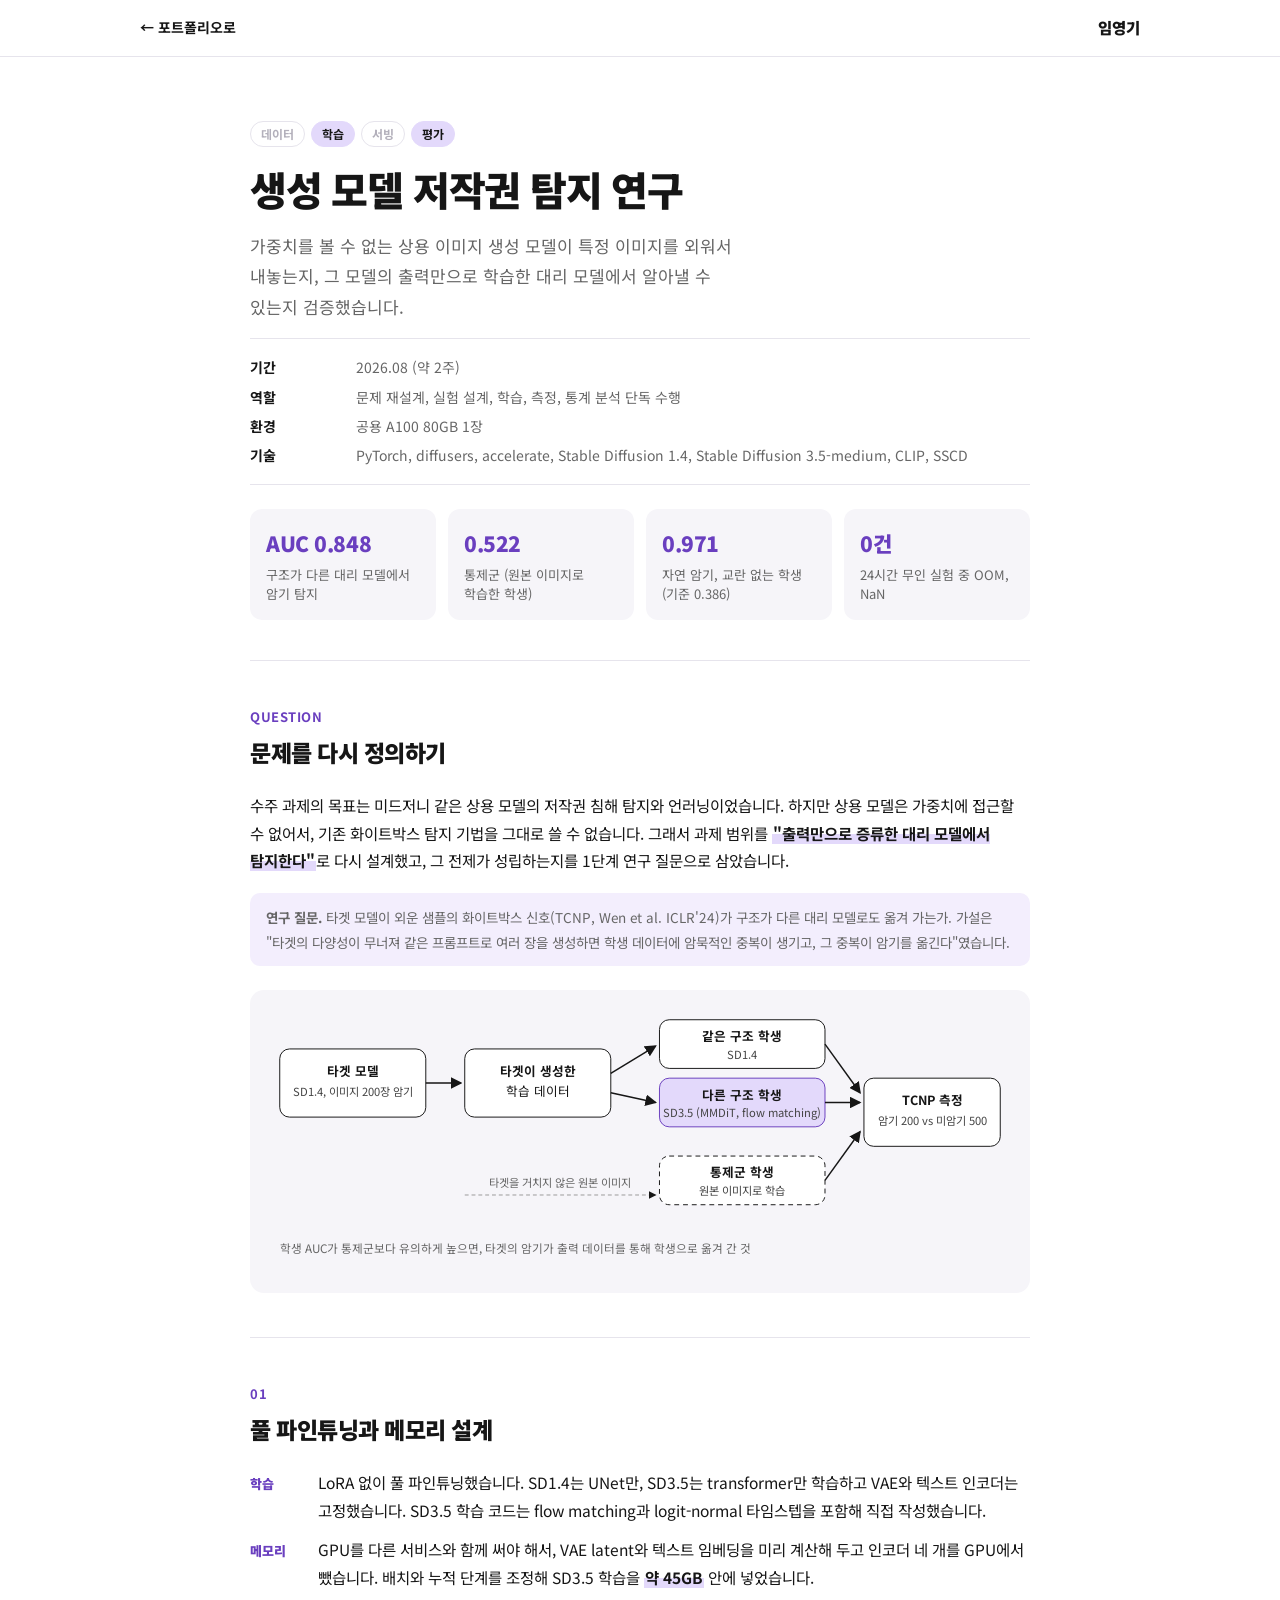
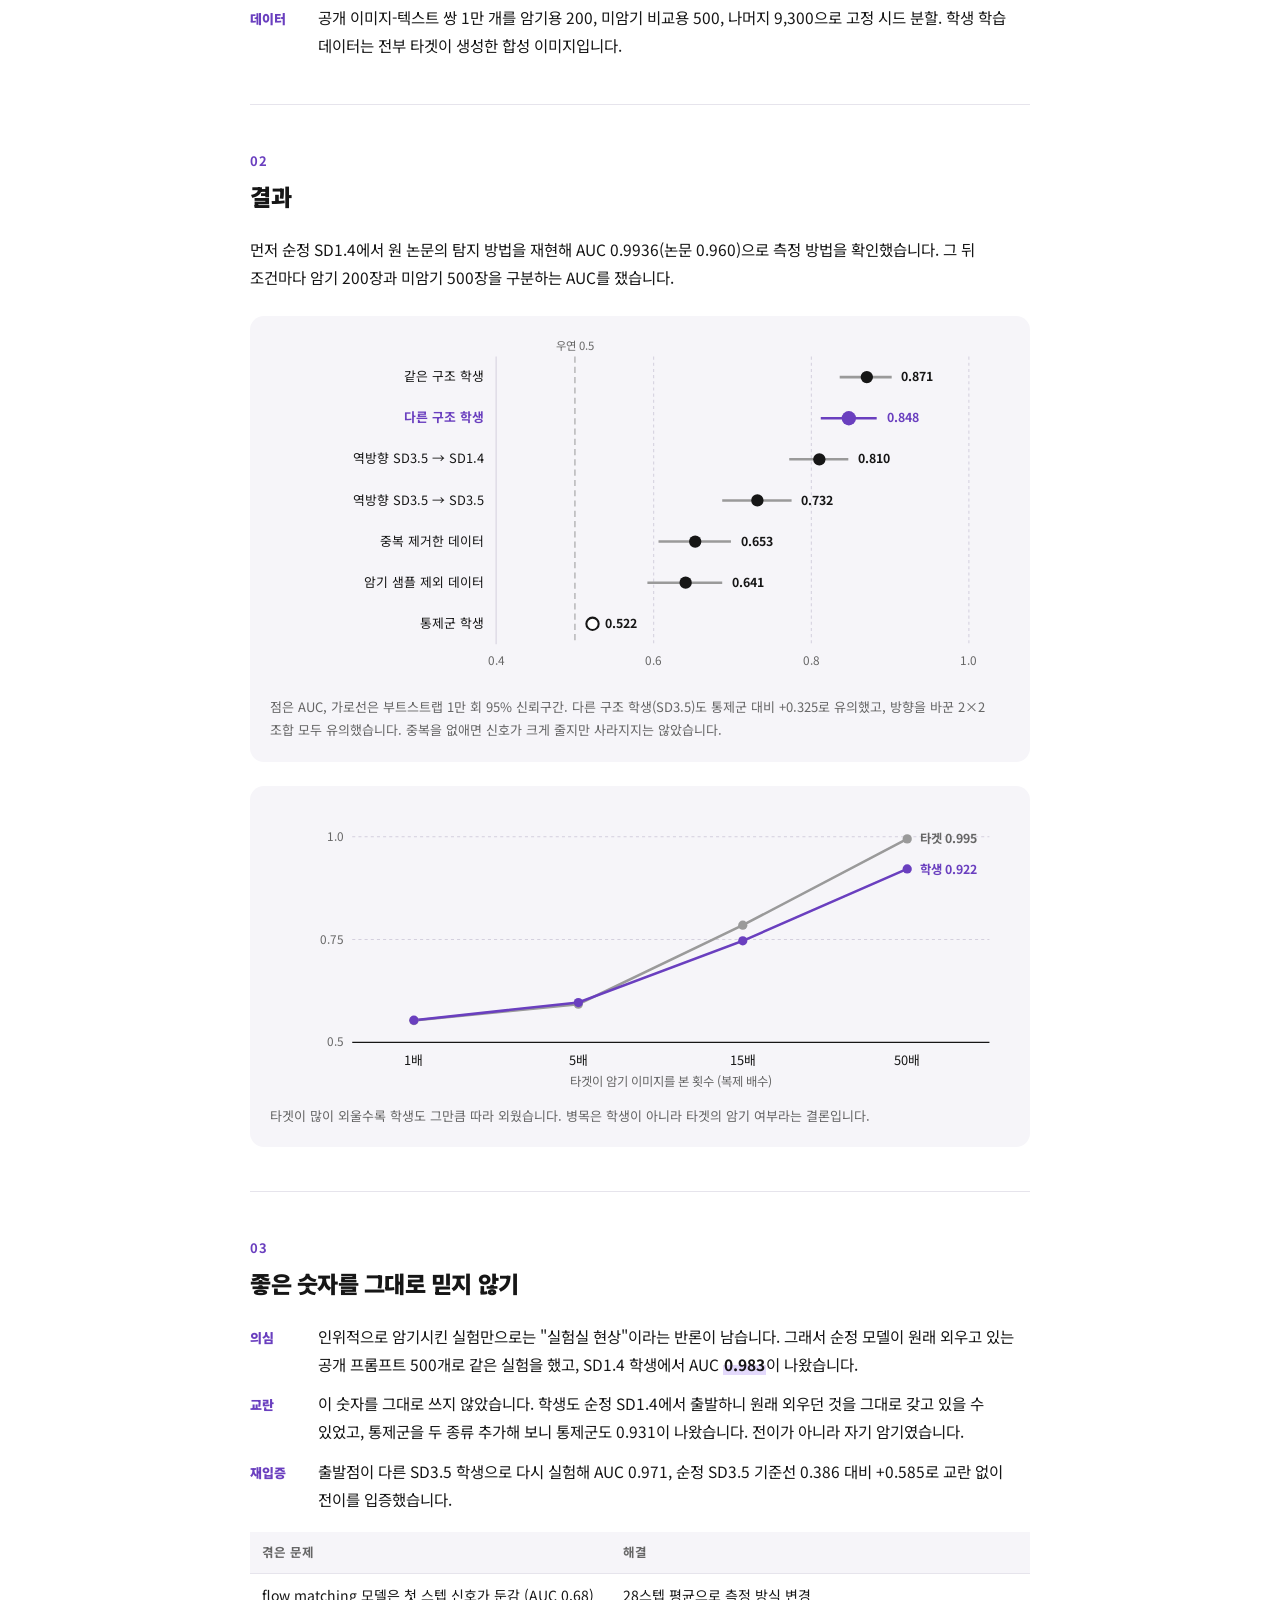
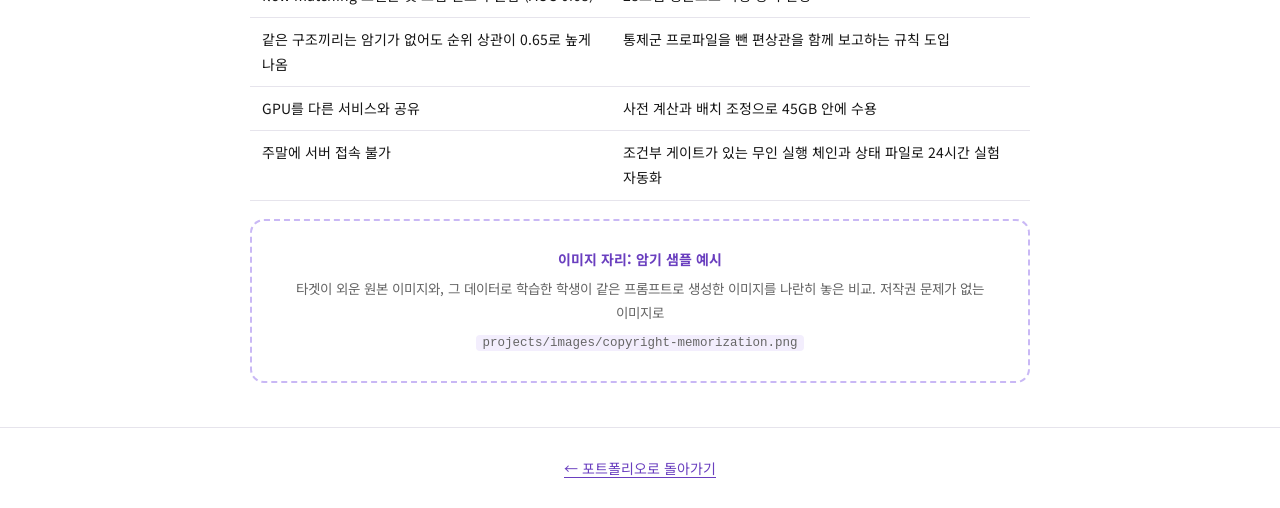
==== projects/copyright.html @ f4c15a5c "Split inline CSS and JS into separate files - css/base.css: shared tokens, base elements, stage badg" ====
<!doctype html>
<html lang="ko">
<head>
<meta charset="utf-8">
<meta name="viewport" content="width=device-width, initial-scale=1">
<meta name="description" content="상용 이미지 생성 모델의 암기 신호가 대리 모델로 전이되는지 검증한 연구">
<title>생성 모델 저작권 탐지 연구 | 임영기</title>
<link rel="preconnect" href="https://fonts.googleapis.com">
<link rel="preconnect" href="https://fonts.gstatic.com" crossorigin>
<link rel="stylesheet" href="https://fonts.googleapis.com/css2?family=Noto+Sans+KR:wght@400;500;700;900&display=swap">
<link rel="stylesheet" href="../css/base.css">
<link rel="stylesheet" href="../css/detail.css">
</head>
<body>
<nav class="nav"><div class="wrap"><a href="../index.html#projects">← 포트폴리오로</a><b>임영기</b></div></nav>

<div class="wrap">
  <header>
    <div class="stages"><span>데이터</span><span class="on">학습</span><span>서빙</span><span class="on">평가</span></div>
    <h1>생성 모델 저작권 탐지 연구</h1>
    <p class="lead">가중치를 볼 수 없는 상용 이미지 생성 모델이 특정 이미지를 외워서 내놓는지, 그 모델의 출력만으로 학습한 대리 모델에서 알아낼 수 있는지 검증했습니다.</p>
    <dl class="facts">
      <dt>기간</dt><dd>2026.08 (약 2주)</dd>
      <dt>역할</dt><dd>문제 재설계, 실험 설계, 학습, 측정, 통계 분석 단독 수행</dd>
      <dt>환경</dt><dd>공용 A100 80GB 1장</dd>
      <dt>기술</dt><dd>PyTorch, diffusers, accelerate, Stable Diffusion 1.4, Stable Diffusion 3.5-medium, CLIP, SSCD</dd>
    </dl>
    <div class="metrics">
      <div><b>AUC 0.848</b><span>구조가 다른 대리 모델에서 암기 탐지</span></div>
      <div><b>0.522</b><span>통제군 (원본 이미지로 학습한 학생)</span></div>
      <div><b>0.971</b><span>자연 암기, 교란 없는 학생 (기준 0.386)</span></div>
      <div><b>0건</b><span>24시간 무인 실험 중 OOM, NaN</span></div>
    </div>
  </header>

  <section>
    <h2><small>QUESTION</small>문제를 다시 정의하기</h2>
    <p>수주 과제의 목표는 미드저니 같은 상용 모델의 저작권 침해 탐지와 언러닝이었습니다. 하지만 상용 모델은 가중치에 접근할 수 없어서, 기존 화이트박스 탐지 기법을 그대로 쓸 수 없습니다. 그래서 과제 범위를 <mark>"출력만으로 증류한 대리 모델에서 탐지한다"</mark>로 다시 설계했고, 그 전제가 성립하는지를 1단계 연구 질문으로 삼았습니다.</p>
    <p class="note"><b>연구 질문.</b> 타겟 모델이 외운 샘플의 화이트박스 신호(TCNP, Wen et al. ICLR'24)가 구조가 다른 대리 모델로도 옮겨 가는가. 가설은 "타겟의 다양성이 무너져 같은 프롬프트로 여러 장을 생성하면 학생 데이터에 암묵적인 중복이 생기고, 그 중복이 암기를 옮긴다"였습니다.</p>
    <figure>
      <svg viewBox="0 0 760 270" role="img" aria-label="실험 설계: 암기시킨 타겟 모델이 생성한 이미지로 학생 모델을 학습, 같은 구조 학생과 다른 구조 학생과 원본 이미지 통제군을 비교해 TCNP로 탐지">
        <defs><marker id="a2" markerWidth="8" markerHeight="8" refX="7" refY="4" orient="auto"><path d="M0 0 L8 4 L0 8 z" fill="#161616"/></marker></defs>
        <g font-size="13" text-anchor="middle">
          <rect x="10" y="40" width="150" height="70" rx="10" fill="#ffffff" stroke="#161616"/><text x="85" y="68" font-weight="700" fill="#161616">타겟 모델</text><text x="85" y="88" font-size="11.5" fill="#444444">SD1.4, 이미지 200장 암기</text>
          <rect x="200" y="40" width="150" height="70" rx="10" fill="#ffffff" stroke="#161616"/><text x="275" y="68" font-weight="700" fill="#161616">타겟이 생성한</text><text x="275" y="88" fill="#161616">학습 데이터</text>
          <rect x="400" y="10" width="170" height="50" rx="10" fill="#ffffff" stroke="#161616"/><text x="485" y="32" font-weight="700" fill="#161616">같은 구조 학생</text><text x="485" y="50" font-size="11.5" fill="#444444">SD1.4</text>
          <rect x="400" y="70" width="170" height="50" rx="10" fill="#e3d9fb" stroke="#6a3fbf"/><text x="485" y="92" font-weight="700" fill="#161616">다른 구조 학생</text><text x="485" y="110" font-size="11.5" fill="#444444">SD3.5 (MMDiT, flow matching)</text>
          <rect x="400" y="150" width="170" height="50" rx="10" fill="#ffffff" stroke="#161616" stroke-dasharray="5 4"/><text x="485" y="172" font-weight="700" fill="#161616">통제군 학생</text><text x="485" y="190" font-size="11.5" fill="#444444">원본 이미지로 학습</text>
          <rect x="610" y="70" width="140" height="70" rx="10" fill="#ffffff" stroke="#161616"/><text x="680" y="98" font-weight="700" fill="#161616">TCNP 측정</text><text x="680" y="118" font-size="11.5" fill="#444444">암기 200 vs 미암기 500</text>
        </g>
        <g stroke="#161616" stroke-width="1.5" fill="none" marker-end="url(#a2)">
          <path d="M160 75 H196"/><path d="M350 65 L396 37"/><path d="M350 85 L396 95"/>
          <path d="M570 35 L606 85"/><path d="M570 95 H606"/><path d="M570 175 L606 125"/>
        </g>
        <path d="M200 190 H396" stroke="#9a9a9a" stroke-dasharray="4 3" fill="none" marker-end="url(#a2)"/>
        <text x="298" y="182" font-size="11.5" text-anchor="middle" fill="#666666">타겟을 거치지 않은 원본 이미지</text>
        <text x="10" y="250" font-size="12" fill="#666666">학생 AUC가 통제군보다 유의하게 높으면, 타겟의 암기가 출력 데이터를 통해 학생으로 옮겨 간 것</text>
      </svg>
    </figure>
  </section>

  <section>
    <h2><small>01</small>풀 파인튜닝과 메모리 설계</h2>
    <div class="psr">
      <div><b>학습</b><p>LoRA 없이 풀 파인튜닝했습니다. SD1.4는 UNet만, SD3.5는 transformer만 학습하고 VAE와 텍스트 인코더는 고정했습니다. SD3.5 학습 코드는 flow matching과 logit-normal 타임스텝을 포함해 직접 작성했습니다.</p></div>
      <div><b>메모리</b><p>GPU를 다른 서비스와 함께 써야 해서, VAE latent와 텍스트 임베딩을 미리 계산해 두고 인코더 네 개를 GPU에서 뺐습니다. 배치와 누적 단계를 조정해 SD3.5 학습을 <mark>약 45GB</mark> 안에 넣었습니다.</p></div>
      <div><b>데이터</b><p>공개 이미지-텍스트 쌍 1만 개를 암기용 200, 미암기 비교용 500, 나머지 9,300으로 고정 시드 분할. 학생 학습 데이터는 전부 타겟이 생성한 합성 이미지입니다.</p></div>
    </div>
  </section>

  <section>
    <h2><small>02</small>결과</h2>
    <p>먼저 순정 SD1.4에서 원 논문의 탐지 방법을 재현해 AUC 0.9936(논문 0.960)으로 측정 방법을 확인했습니다. 그 뒤 조건마다 암기 200장과 미암기 500장을 구분하는 AUC를 쟀습니다.</p>
    <figure>
      <svg viewBox="0 0 720 340" role="img" aria-label="조건별 AUC와 95% 신뢰구간 그래프">
        <g stroke="#d4d0de"><line x1="220" y1="20" x2="220" y2="300"/><line x1="373.3" y1="20" x2="373.3" y2="300" stroke-dasharray="3 3"/><line x1="526.7" y1="20" x2="526.7" y2="300" stroke-dasharray="3 3"/><line x1="680" y1="20" x2="680" y2="300" stroke-dasharray="3 3"/></g>
        <line x1="296.7" y1="20" x2="296.7" y2="300" stroke="#9a9a9a" stroke-dasharray="6 4"/>
        <text x="296.7" y="14" font-size="11" text-anchor="middle" fill="#666666">우연 0.5</text>
        <g font-size="11.5" fill="#666666" text-anchor="middle"><text x="220" y="320">0.4</text><text x="373.3" y="320">0.6</text><text x="526.7" y="320">0.8</text><text x="680" y="320">1.0</text></g>
        <g font-size="12.5" fill="#161616" text-anchor="end">
          <text x="208" y="44">같은 구조 학생</text>
          <text x="208" y="84" font-weight="700" fill="#6a3fbf">다른 구조 학생</text>
          <text x="208" y="124">역방향 SD3.5 → SD1.4</text>
          <text x="208" y="164">역방향 SD3.5 → SD3.5</text>
          <text x="208" y="204">중복 제거한 데이터</text>
          <text x="208" y="244">암기 샘플 제외 데이터</text>
          <text x="208" y="284">통제군 학생</text>
        </g>
        <g stroke-width="2.5">
          <line x1="554.3" y1="40" x2="604.9" y2="40" stroke="#9a9a9a"/><circle cx="580.7" cy="40" r="6" fill="#161616"/>
          <line x1="535.9" y1="80" x2="590.3" y2="80" stroke="#6a3fbf"/><circle cx="563.2" cy="80" r="7" fill="#6a3fbf"/>
          <line x1="505.2" y1="120" x2="562.7" y2="120" stroke="#9a9a9a"/><circle cx="534.5" cy="120" r="6" fill="#161616"/>
          <line x1="440.0" y1="160" x2="507.5" y2="160" stroke="#9a9a9a"/><circle cx="474.2" cy="160" r="6" fill="#161616"/>
          <line x1="378.0" y1="200" x2="448.5" y2="200" stroke="#9a9a9a"/><circle cx="413.7" cy="200" r="6" fill="#161616"/>
          <line x1="367.2" y1="240" x2="440.0" y2="240" stroke="#9a9a9a"/><circle cx="404.4" cy="240" r="6" fill="#161616"/>
          <circle cx="313.8" cy="280" r="6" fill="#ffffff" stroke="#161616" stroke-width="2"/>
        </g>
        <g font-size="12" font-weight="700" fill="#161616">
          <text x="614" y="44">0.871</text><text x="600" y="84" fill="#6a3fbf">0.848</text><text x="572" y="124">0.810</text><text x="517" y="164">0.732</text><text x="458" y="204">0.653</text><text x="450" y="244">0.641</text><text x="326" y="284">0.522</text>
        </g>
      </svg>
      <figcaption>점은 AUC, 가로선은 부트스트랩 1만 회 95% 신뢰구간. 다른 구조 학생(SD3.5)도 통제군 대비 +0.325로 유의했고, 방향을 바꾼 2×2 조합 모두 유의했습니다. 중복을 없애면 신호가 크게 줄지만 사라지지는 않았습니다.</figcaption>
    </figure>
    <figure>
      <svg viewBox="0 0 720 280" role="img" aria-label="복제 배수별 AUC: 타겟 1배 0.553 5배 0.593 15배 0.785 50배 0.995, 학생 0.554 0.597 0.747 0.922">
        <g stroke="#d4d0de" stroke-dasharray="3 3"><line x1="80" y1="30" x2="700" y2="30"/><line x1="80" y1="130" x2="700" y2="130"/></g>
        <line x1="80" y1="230" x2="700" y2="230" stroke="#161616"/>
        <g font-size="11.5" fill="#666666" text-anchor="end"><text x="72" y="234">0.5</text><text x="72" y="134">0.75</text><text x="72" y="34">1.0</text></g>
        <g font-size="12.5" fill="#161616" text-anchor="middle"><text x="140" y="252">1배</text><text x="300" y="252">5배</text><text x="460" y="252">15배</text><text x="620" y="252">50배</text></g>
        <text x="390" y="272" font-size="12" text-anchor="middle" fill="#666666">타겟이 암기 이미지를 본 횟수 (복제 배수)</text>
        <polyline points="140,208.8 300,192.8 460,116 620,32" fill="none" stroke="#9a9a9a" stroke-width="2.5"/>
        <polyline points="140,208.4 300,191.2 460,131.2 620,61.2" fill="none" stroke="#6a3fbf" stroke-width="2.5"/>
        <g fill="#9a9a9a"><circle cx="140" cy="208.8" r="4.5"/><circle cx="300" cy="192.8" r="4.5"/><circle cx="460" cy="116" r="4.5"/><circle cx="620" cy="32" r="4.5"/></g>
        <g fill="#6a3fbf"><circle cx="140" cy="208.4" r="4.5"/><circle cx="300" cy="191.2" r="4.5"/><circle cx="460" cy="131.2" r="4.5"/><circle cx="620" cy="61.2" r="4.5"/></g>
        <g font-size="12" font-weight="700"><text x="632" y="36" fill="#666666">타겟 0.995</text><text x="632" y="66" fill="#6a3fbf">학생 0.922</text></g>
      </svg>
      <figcaption>타겟이 많이 외울수록 학생도 그만큼 따라 외웠습니다. 병목은 학생이 아니라 타겟의 암기 여부라는 결론입니다.</figcaption>
    </figure>
  </section>

  <section>
    <h2><small>03</small>좋은 숫자를 그대로 믿지 않기</h2>
    <div class="psr">
      <div><b>의심</b><p>인위적으로 암기시킨 실험만으로는 "실험실 현상"이라는 반론이 남습니다. 그래서 순정 모델이 원래 외우고 있는 공개 프롬프트 500개로 같은 실험을 했고, SD1.4 학생에서 AUC <mark>0.983</mark>이 나왔습니다.</p></div>
      <div><b>교란</b><p>이 숫자를 그대로 쓰지 않았습니다. 학생도 순정 SD1.4에서 출발하니 원래 외우던 것을 그대로 갖고 있을 수 있었고, 통제군을 두 종류 추가해 보니 통제군도 0.931이 나왔습니다. 전이가 아니라 자기 암기였습니다.</p></div>
      <div><b>재입증</b><p>출발점이 다른 SD3.5 학생으로 다시 실험해 AUC 0.971, 순정 SD3.5 기준선 0.386 대비 +0.585로 교란 없이 전이를 입증했습니다.</p></div>
    </div>
    <div class="tbl">
      <table>
        <thead><tr><th>겪은 문제</th><th>해결</th></tr></thead>
        <tbody>
          <tr><td>flow matching 모델은 첫 스텝 신호가 둔감 (AUC 0.68)</td><td>28스텝 평균으로 측정 방식 변경</td></tr>
          <tr><td>같은 구조끼리는 암기가 없어도 순위 상관이 0.65로 높게 나옴</td><td>통제군 프로파일을 뺀 편상관을 함께 보고하는 규칙 도입</td></tr>
          <tr><td>GPU를 다른 서비스와 공유</td><td>사전 계산과 배치 조정으로 45GB 안에 수용</td></tr>
          <tr><td>주말에 서버 접속 불가</td><td>조건부 게이트가 있는 무인 실행 체인과 상태 파일로 24시간 실험 자동화</td></tr>
        </tbody>
      </table>
    </div>
    <div class="ph"><b>이미지 자리: 암기 샘플 예시</b><p>타겟이 외운 원본 이미지와, 그 데이터로 학습한 학생이 같은 프롬프트로 생성한 이미지를 나란히 놓은 비교. 저작권 문제가 없는 이미지로</p><p><code>projects/images/copyright-memorization.png</code></p></div>
  </section>
</div>

<footer><a href="../index.html#projects">← 포트폴리오로 돌아가기</a></footer>
</body>
</html>
---- css/base.css ----
/* 메인 페이지와 상세 페이지 공통: 색 토큰, 기본 요소, 단계 배지.
   포인트는 연한 라벤더(밑줄, 배경)와 진한 보라(숫자, 단계 번호, 링크) 두 가지 */
:root {
  --ink: #161616;
  --white: #ffffff;
  --grey: #f6f5f9;
  --line: #e6e4ec;
  --soft: #666666;
  --lav: #c9b8f5;
  --lav-mark: #e3d9fb;
  --lav-box: #f3eefd;
  --violet: #6a3fbf;
  --font: "Noto Sans KR", "Apple SD Gothic Neo", "Malgun Gothic", sans-serif;
}
* { box-sizing: border-box; }
html, body { margin: 0; }
body { background: var(--white); color: var(--ink); font-family: var(--font); font-size: 15px; line-height: 1.75; word-break: keep-all; overflow-wrap: anywhere; }
a { color: var(--violet); text-underline-offset: 3px; }
h1, h2, h3, p { margin: 0; }
ul { margin: 0; padding-left: 1.1em; }
li + li { margin-top: 0.3em; }
mark { background: linear-gradient(transparent 55%, var(--lav-mark) 55%); color: inherit; font-weight: 700; padding: 0 1px; }

.wrap { max-width: 1080px; margin: 0 auto; padding-inline: clamp(16px, 4vw, 40px); }

/* 프로젝트가 다룬 단계(데이터, 학습, 서빙, 평가) 배지 */
.stages { display: flex; gap: 6px; flex-wrap: wrap; }
.stages span { font-size: 12px; font-weight: 700; border-radius: 999px; padding: 1px 10px; color: #b3b0bb; border: 1px solid var(--line); }
.stages span.on { color: var(--ink); background: var(--lav-mark); border-color: var(--lav-mark); }
---- css/detail.css ----
/* 프로젝트 상세 페이지 공통(projects/*.html). 토큰과 기본 요소는 base.css.
   한 열 읽기 문서, 섹션마다 문제와 접근과 결과 */
body { font-size: 15.5px; line-height: 1.8; }
li + li { margin-top: 0.35em; }
.wrap { max-width: 860px; }

.nav { position: sticky; top: 0; z-index: 10; background: rgba(255,255,255,0.95); backdrop-filter: blur(6px); border-bottom: 1px solid var(--line); }
.nav .wrap { display: flex; align-items: center; justify-content: space-between; height: 56px; max-width: 1080px; }
.nav a { color: var(--ink); text-decoration: none; font-weight: 700; font-size: 14px; }
.nav b { font-weight: 900; }

header { padding-block: 64px 40px; display: grid; gap: 16px; }
header h1 { font-size: clamp(28px, 4.6vw, 40px); font-weight: 900; letter-spacing: -0.03em; line-height: 1.3; }
header .lead { color: var(--soft); font-size: 17px; max-width: 54ch; }
.facts { display: grid; grid-template-columns: 90px minmax(0, 1fr); gap: 4px 16px; font-size: 14px; padding: 16px 0; border-top: 1px solid var(--line); border-bottom: 1px solid var(--line); margin: 0; }
.facts dt { font-weight: 700; }
.facts dd { margin: 0; color: var(--soft); }

.metrics { display: grid; grid-template-columns: repeat(4, minmax(0, 1fr)); gap: 12px; margin-top: 8px; }
.metrics div { background: var(--grey); border-radius: 12px; padding: 16px; display: grid; gap: 2px; align-content: start; }
.metrics b { font-size: 21px; font-weight: 900; color: var(--violet); letter-spacing: -0.02em; }
.metrics span { font-size: 13px; color: var(--soft); line-height: 1.5; }

section { padding-block: 44px; border-top: 1px solid var(--line); display: grid; gap: 18px; }
section h2 { font-size: 23px; font-weight: 900; letter-spacing: -0.02em; }
section h2 small { display: block; font-size: 13px; font-weight: 700; color: var(--violet); letter-spacing: 0.04em; margin-bottom: 4px; }
.psr { display: grid; gap: 12px; }
.psr div { display: grid; grid-template-columns: 56px minmax(0, 1fr); gap: 12px; }
.psr b { font-size: 13px; font-weight: 900; color: var(--violet); padding-top: 3px; }
figure { margin: 6px 0 0; background: var(--grey); border-radius: 14px; padding: 20px; overflow-x: auto; }
figure svg { display: block; width: 100%; min-width: 560px; height: auto; }
figure text { font-family: var(--font); }
figcaption { font-size: 13px; color: var(--soft); margin-top: 10px; }
.tbl { overflow-x: auto; }
table { border-collapse: collapse; width: 100%; min-width: 520px; font-size: 14px; }
th, td { text-align: left; padding: 9px 12px; border-bottom: 1px solid var(--line); vertical-align: top; }
th { font-size: 12.5px; color: var(--soft); font-weight: 700; background: var(--grey); }
td.num, th.num { text-align: right; font-variant-numeric: tabular-nums; }
tr.hl td { background: var(--lav-box); font-weight: 700; }
.note { font-size: 13.5px; color: var(--soft); background: var(--lav-box); border-radius: 10px; padding: 12px 16px; }
.principles { display: grid; grid-template-columns: repeat(2, minmax(0, 1fr)); gap: 12px; }
.principles div { background: var(--grey); border-radius: 12px; padding: 16px 18px; }
.principles b { display: block; margin-bottom: 4px; }
.principles p { font-size: 14px; color: var(--soft); }
/* 실제 이미지가 들어갈 자리. 파일을 넣으면 <img src="images/..."> 로 바꾼다 */
.ph { border: 2px dashed var(--lav); border-radius: 14px; padding: 26px 20px; text-align: center; background: var(--white); display: grid; gap: 4px; }
.ph b { color: var(--violet); font-size: 14px; }
.ph p { font-size: 13.5px; color: var(--soft); }
.ph code { font-size: 12.5px; background: var(--lav-box); border-radius: 4px; padding: 1px 6px; }
.shot { margin: 6px 0 0; }
.shot img { display: block; width: 100%; border-radius: 12px; border: 1px solid var(--line); }
.next { display: flex; justify-content: space-between; gap: 12px; flex-wrap: wrap; }
footer { border-top: 1px solid var(--line); padding-block: 28px; text-align: center; font-size: 14px; }

@media (max-width: 760px) {
  .metrics { grid-template-columns: repeat(2, minmax(0, 1fr)); }
  .principles { grid-template-columns: minmax(0, 1fr); }
  .psr div { grid-template-columns: minmax(0, 1fr); gap: 2px; }
}
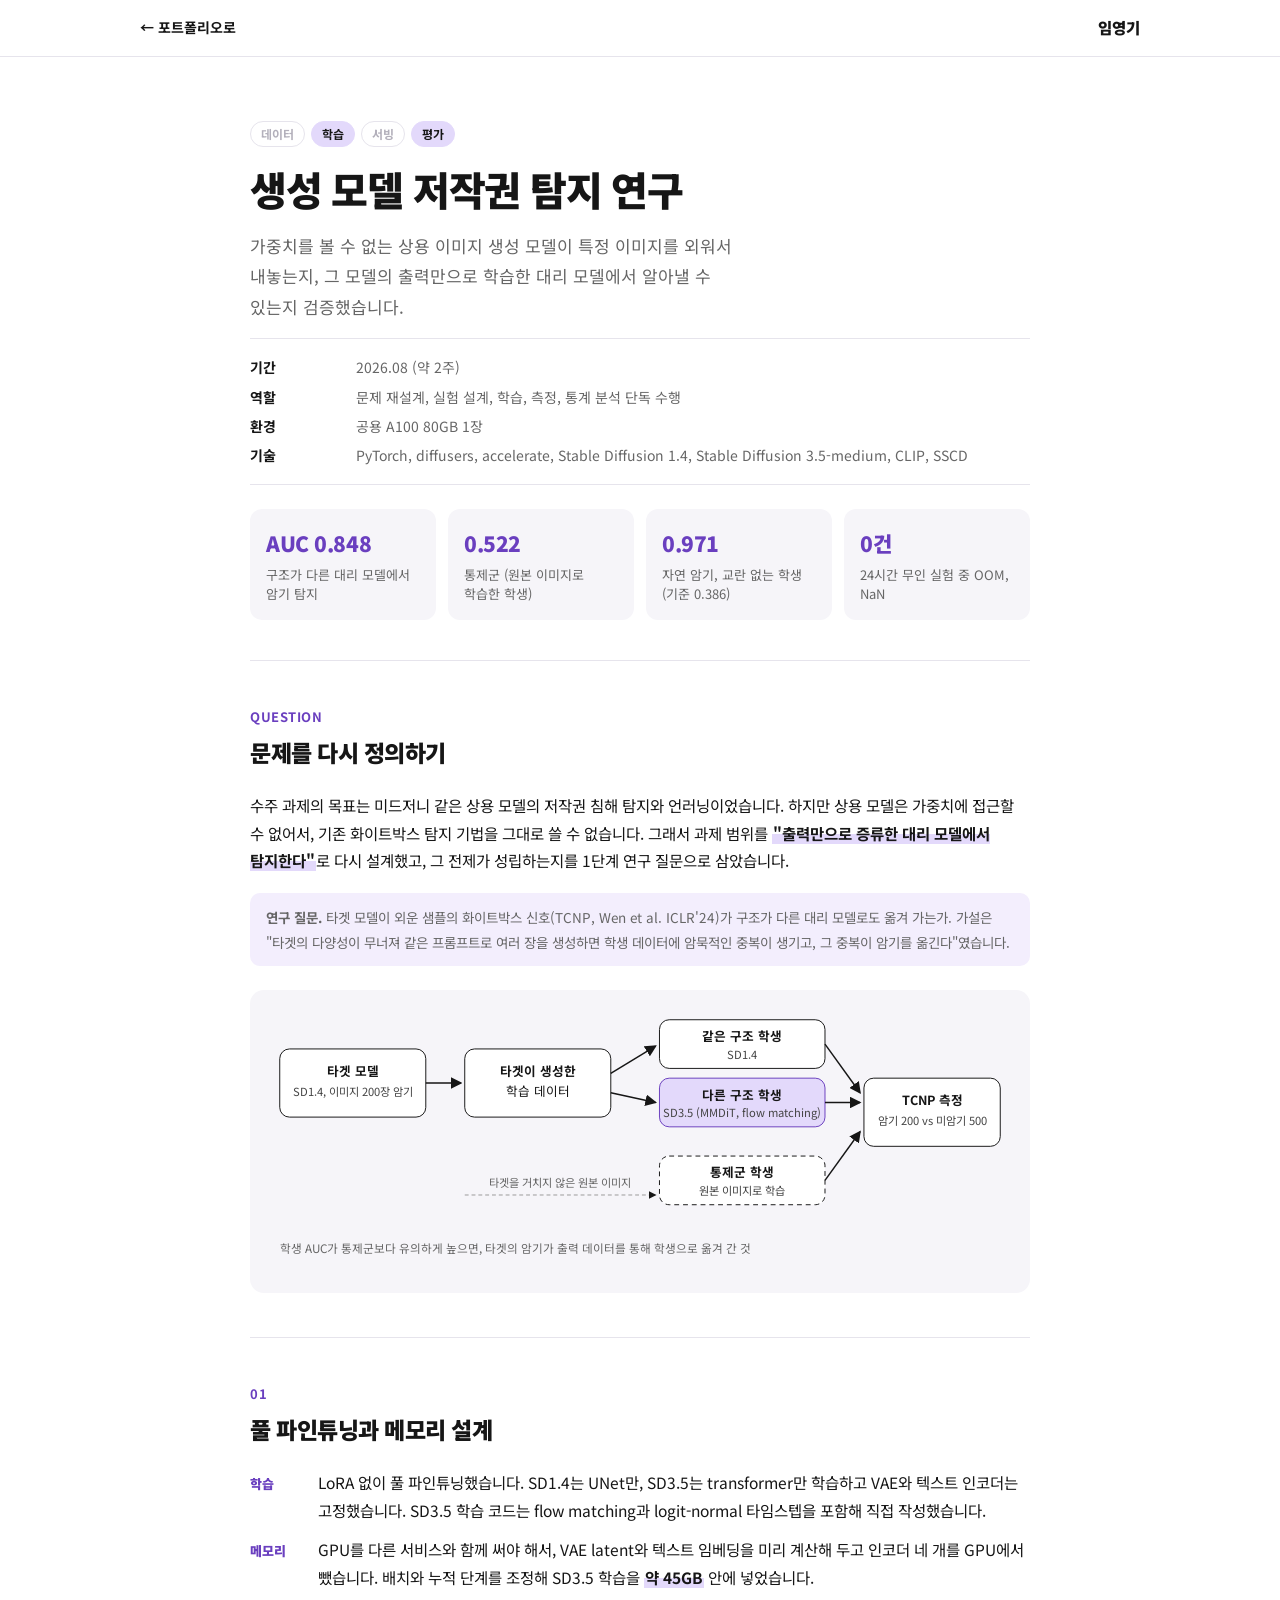
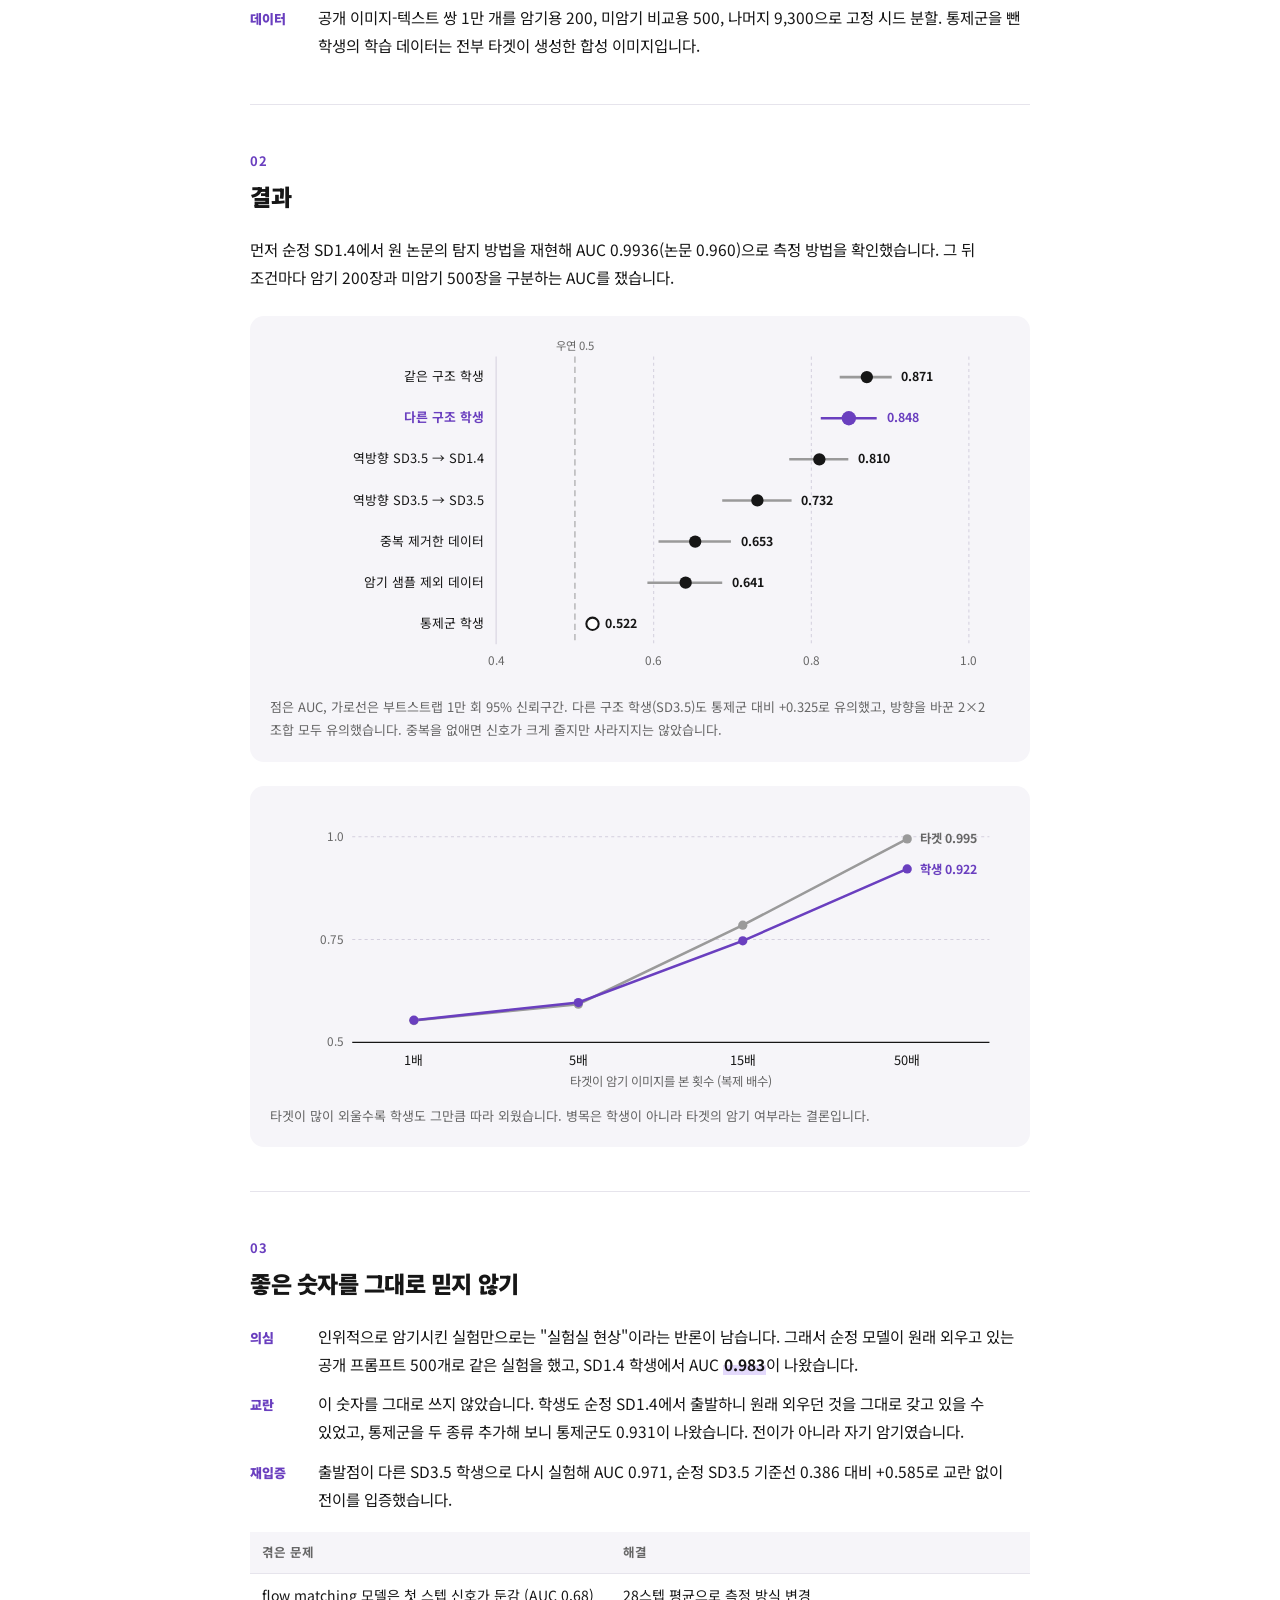
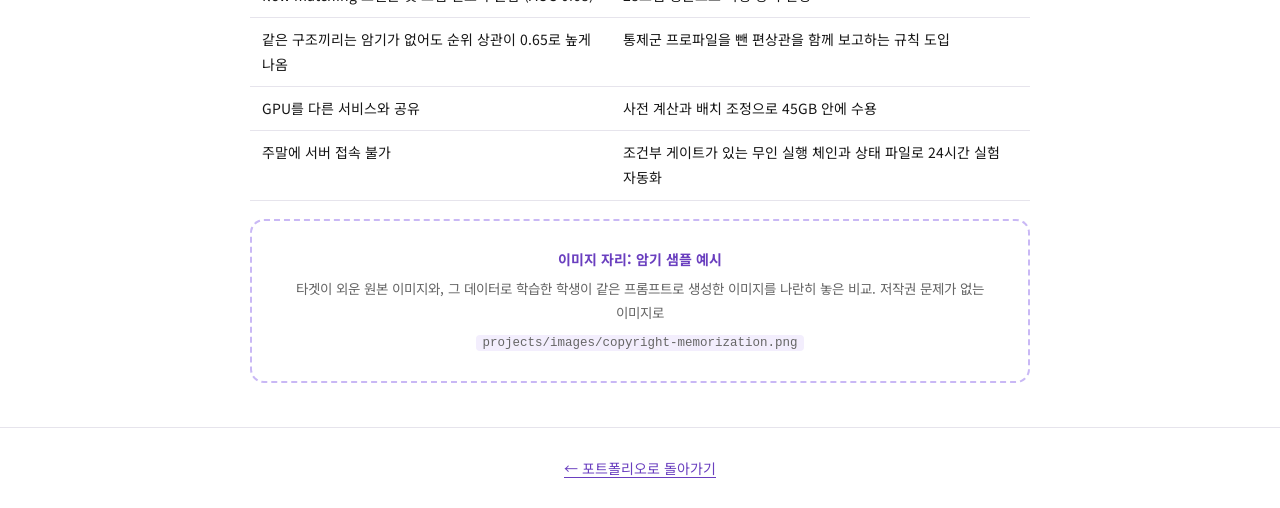
==== commit 32ca60c1: "Fix contradictory statements in project detail pages" ====
--- a/projects/copyright.html
+++ b/projects/copyright.html
@@ -64,7 +64,7 @@
     <div class="psr">
       <div><b>학습</b><p>LoRA 없이 풀 파인튜닝했습니다. SD1.4는 UNet만, SD3.5는 transformer만 학습하고 VAE와 텍스트 인코더는 고정했습니다. SD3.5 학습 코드는 flow matching과 logit-normal 타임스텝을 포함해 직접 작성했습니다.</p></div>
       <div><b>메모리</b><p>GPU를 다른 서비스와 함께 써야 해서, VAE latent와 텍스트 임베딩을 미리 계산해 두고 인코더 네 개를 GPU에서 뺐습니다. 배치와 누적 단계를 조정해 SD3.5 학습을 <mark>약 45GB</mark> 안에 넣었습니다.</p></div>
-      <div><b>데이터</b><p>공개 이미지-텍스트 쌍 1만 개를 암기용 200, 미암기 비교용 500, 나머지 9,300으로 고정 시드 분할. 학생 학습 데이터는 전부 타겟이 생성한 합성 이미지입니다.</p></div>
+      <div><b>데이터</b><p>공개 이미지-텍스트 쌍 1만 개를 암기용 200, 미암기 비교용 500, 나머지 9,300으로 고정 시드 분할. 통제군을 뺀 학생의 학습 데이터는 전부 타겟이 생성한 합성 이미지입니다.</p></div>
     </div>
   </section>
 
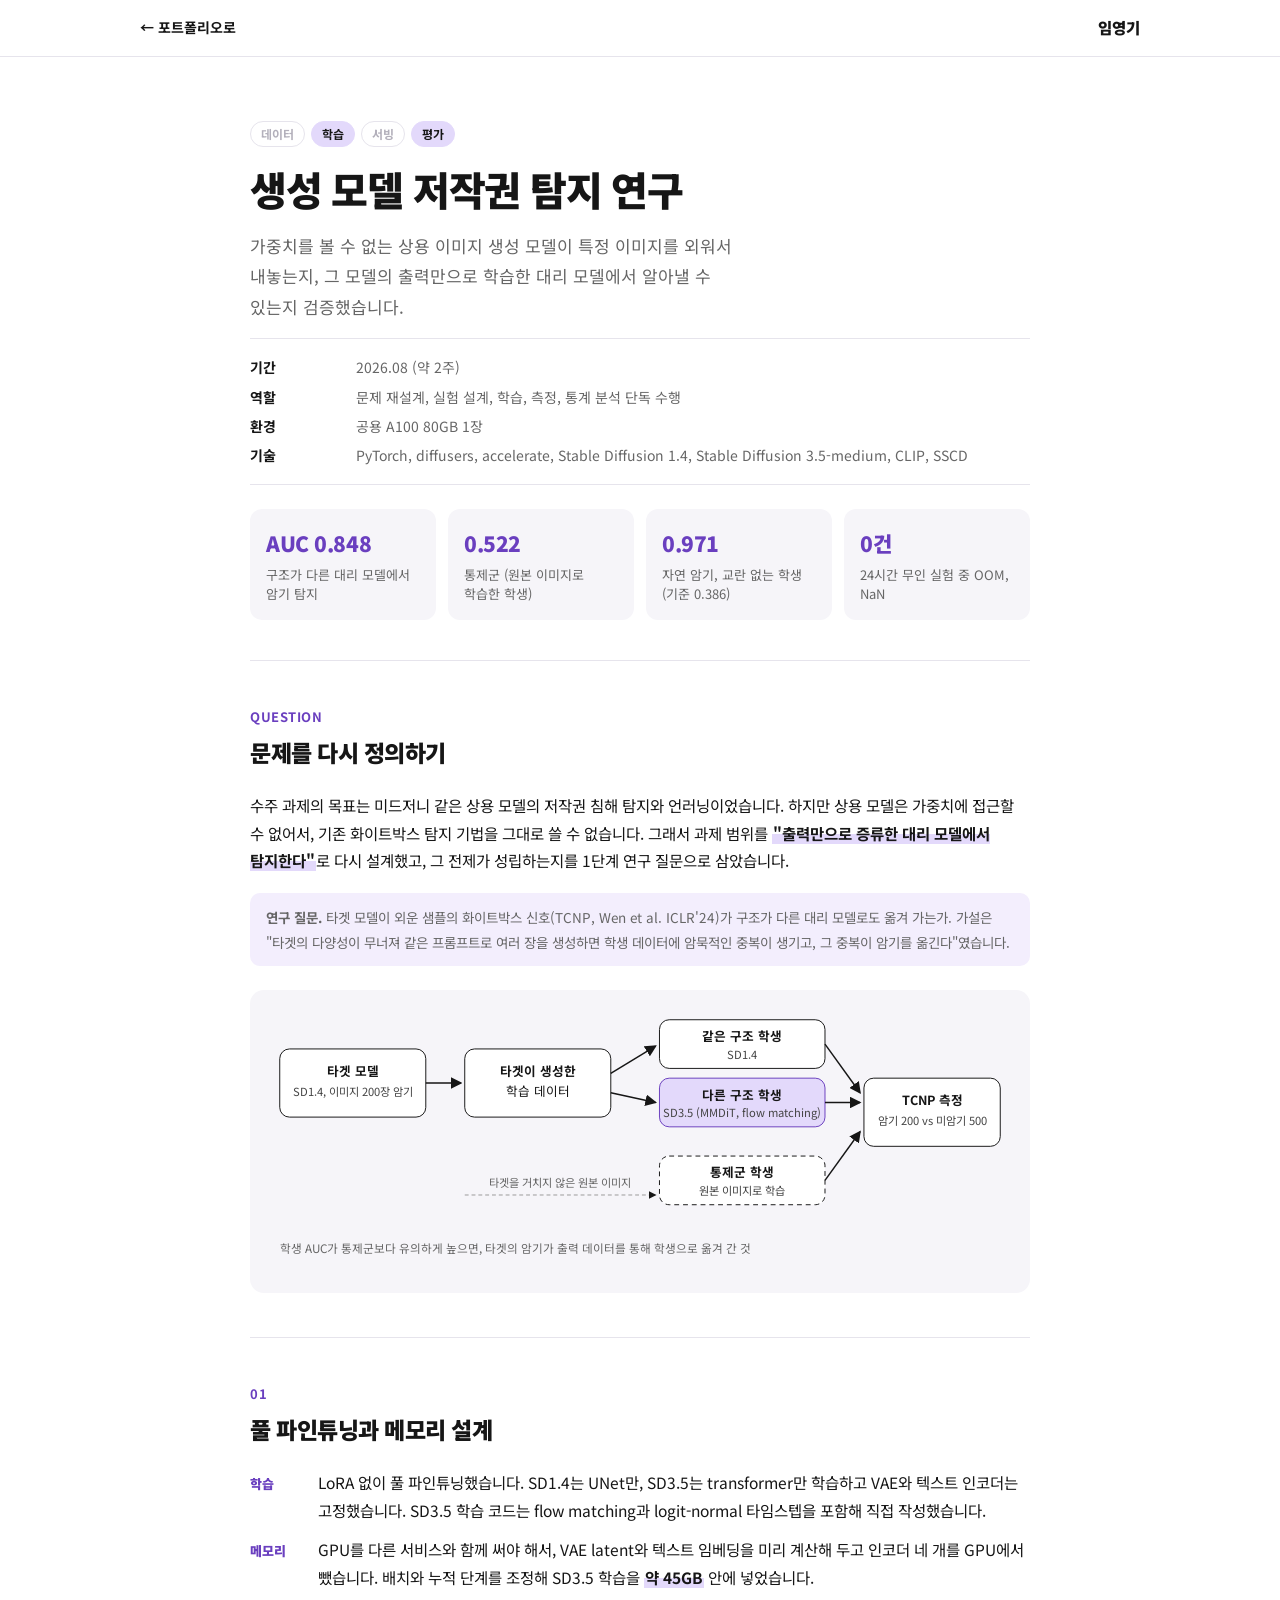
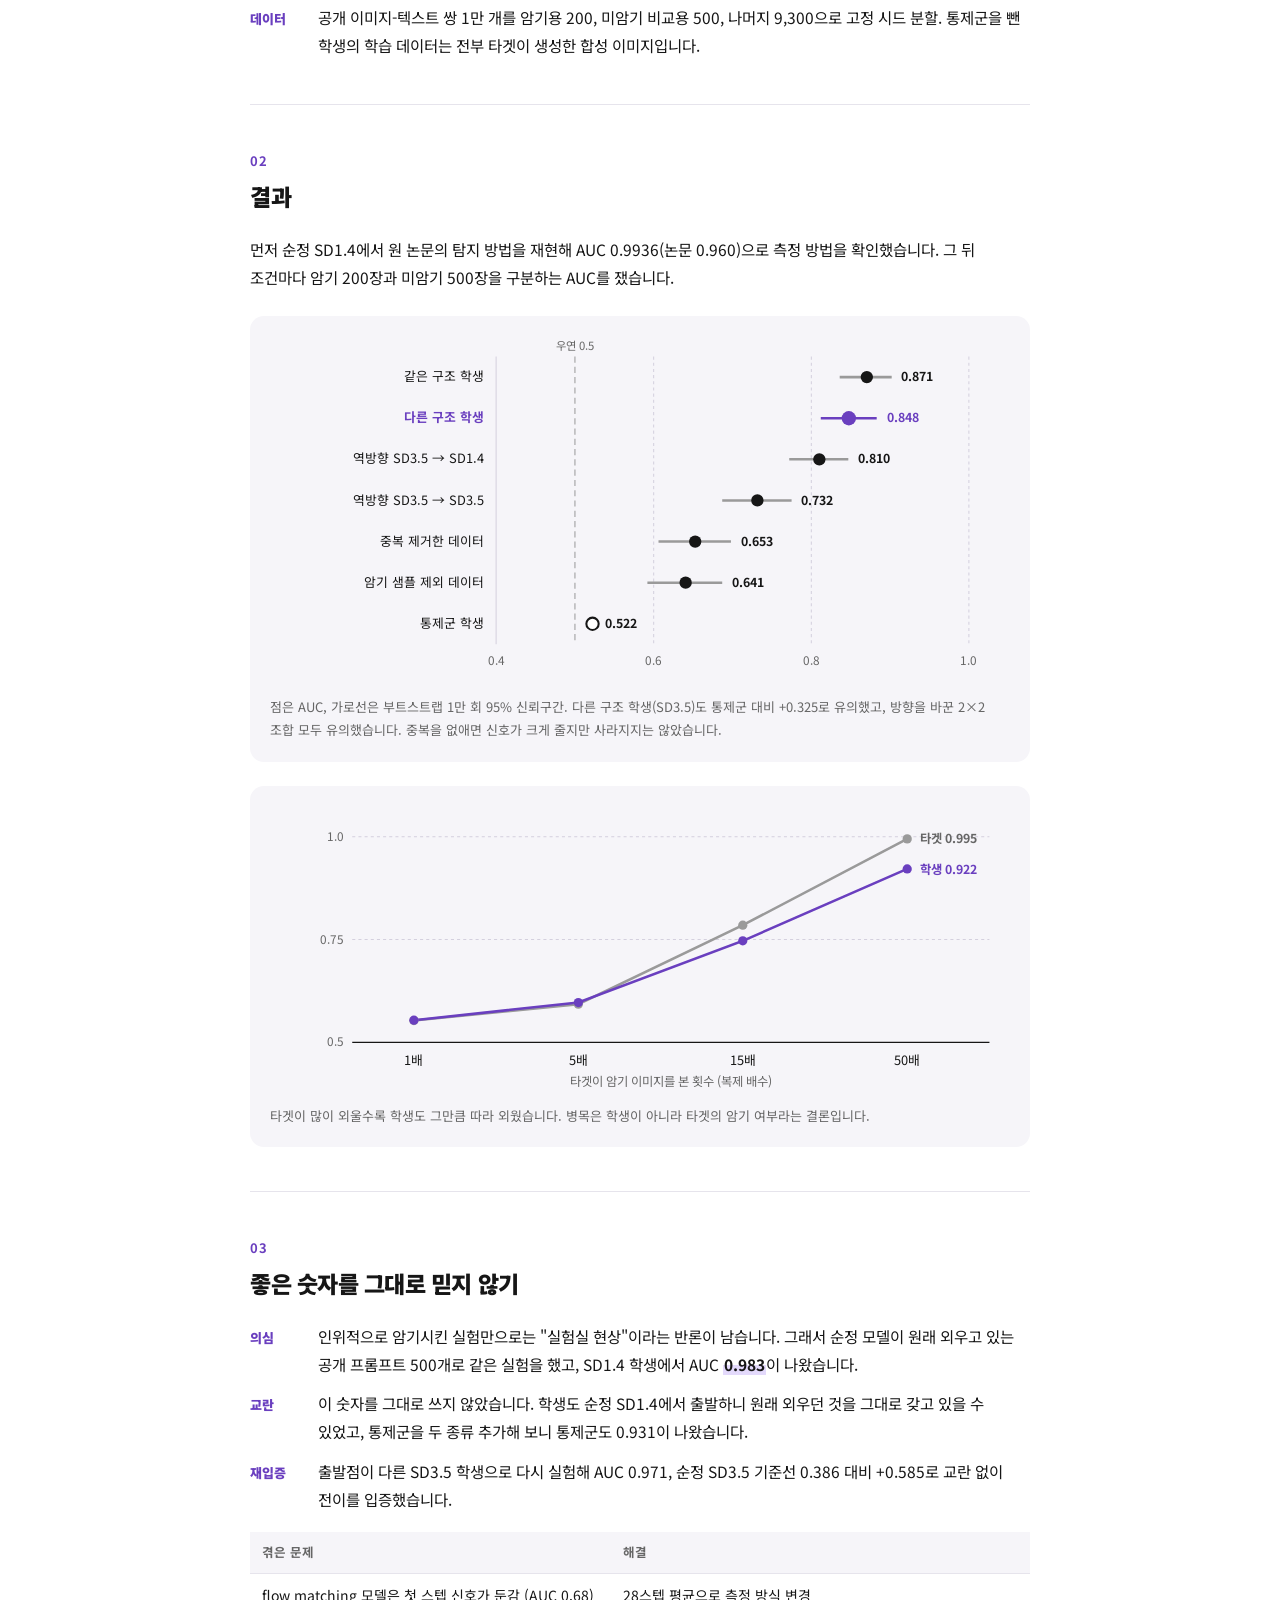
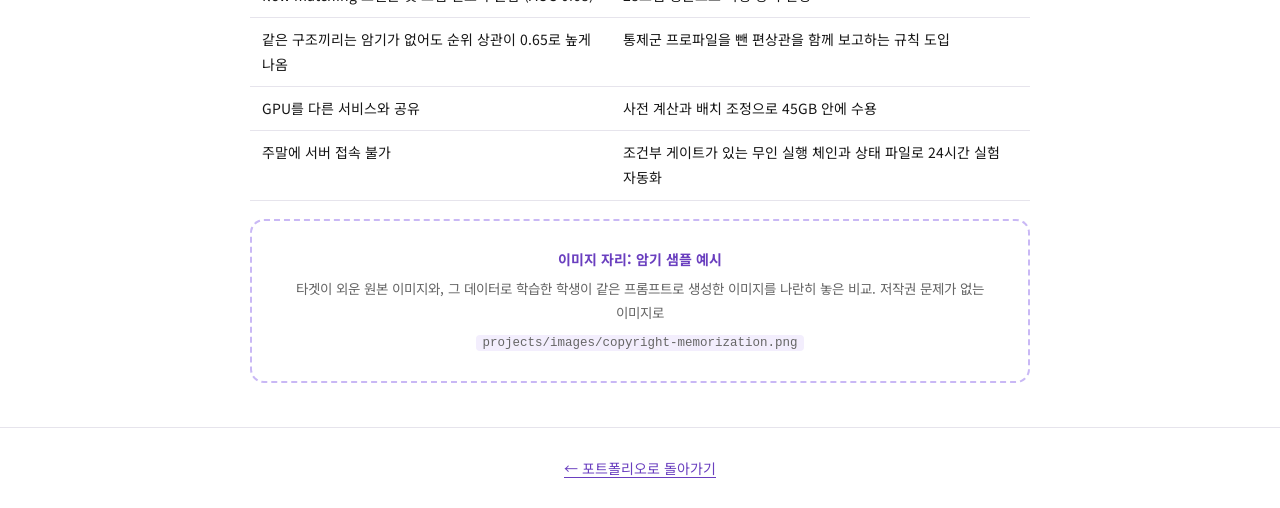
==== commit d074ae3c: "Correct model, hardware and wording details in project pages" ====
--- a/projects/copyright.html
+++ b/projects/copyright.html
@@ -122,7 +122,7 @@
     <h2><small>03</small>좋은 숫자를 그대로 믿지 않기</h2>
     <div class="psr">
       <div><b>의심</b><p>인위적으로 암기시킨 실험만으로는 "실험실 현상"이라는 반론이 남습니다. 그래서 순정 모델이 원래 외우고 있는 공개 프롬프트 500개로 같은 실험을 했고, SD1.4 학생에서 AUC <mark>0.983</mark>이 나왔습니다.</p></div>
-      <div><b>교란</b><p>이 숫자를 그대로 쓰지 않았습니다. 학생도 순정 SD1.4에서 출발하니 원래 외우던 것을 그대로 갖고 있을 수 있었고, 통제군을 두 종류 추가해 보니 통제군도 0.931이 나왔습니다. 전이가 아니라 자기 암기였습니다.</p></div>
+      <div><b>교란</b><p>이 숫자를 그대로 쓰지 않았습니다. 학생도 순정 SD1.4에서 출발하니 원래 외우던 것을 그대로 갖고 있을 수 있었고, 통제군을 두 종류 추가해 보니 통제군도 0.931이 나왔습니다.</p></div>
       <div><b>재입증</b><p>출발점이 다른 SD3.5 학생으로 다시 실험해 AUC 0.971, 순정 SD3.5 기준선 0.386 대비 +0.585로 교란 없이 전이를 입증했습니다.</p></div>
     </div>
     <div class="tbl">
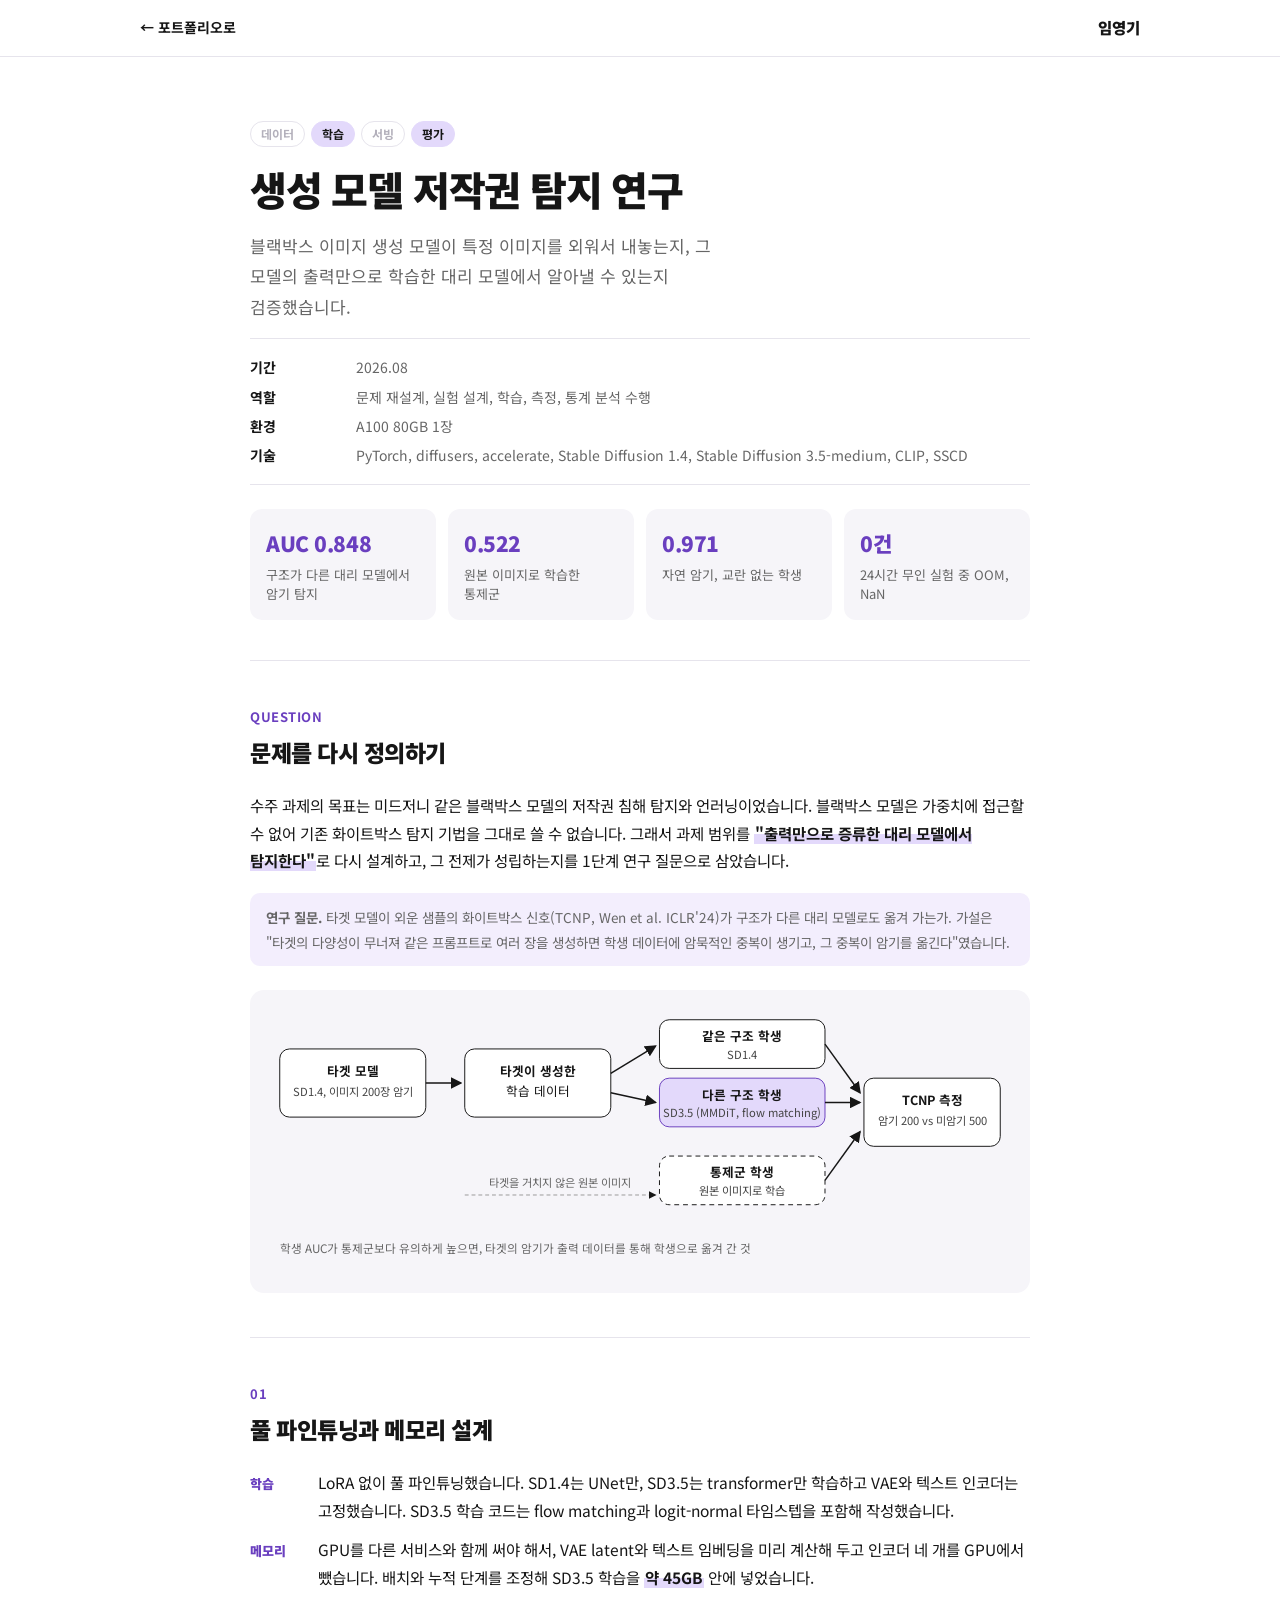
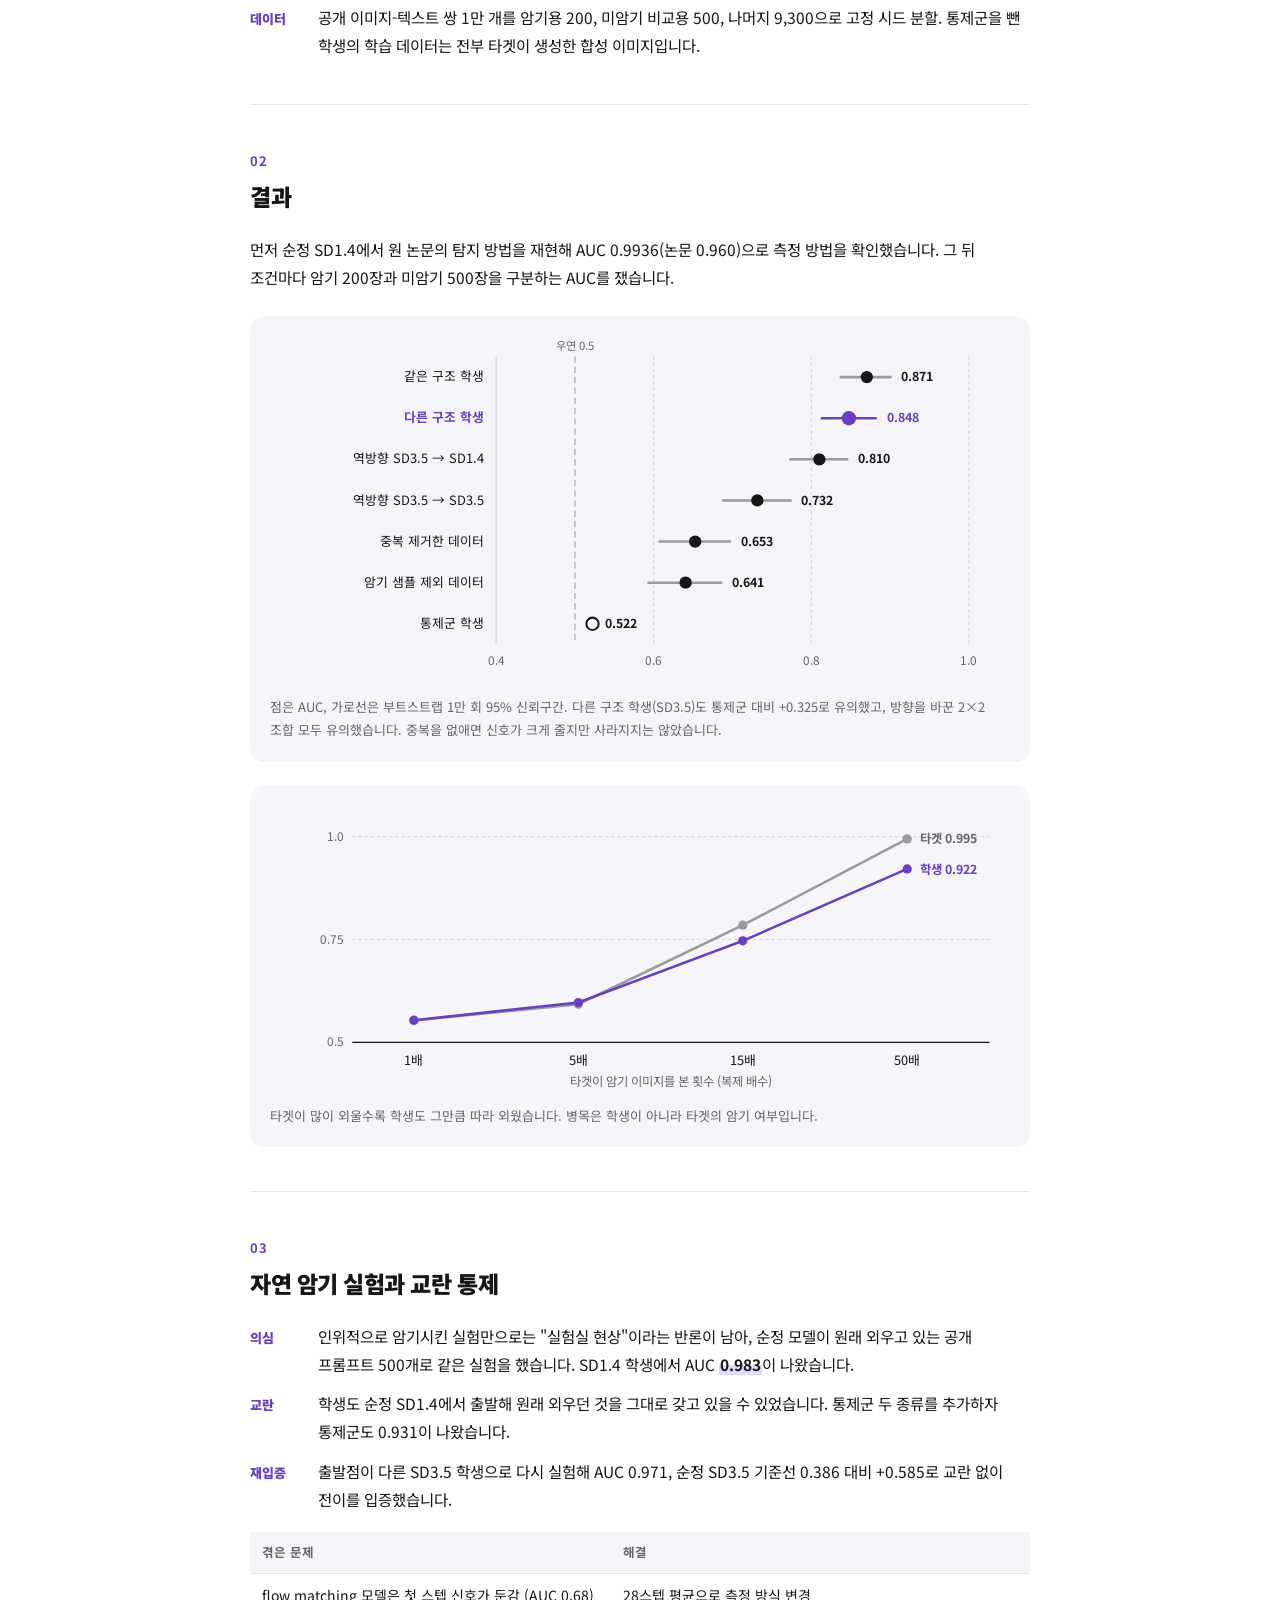
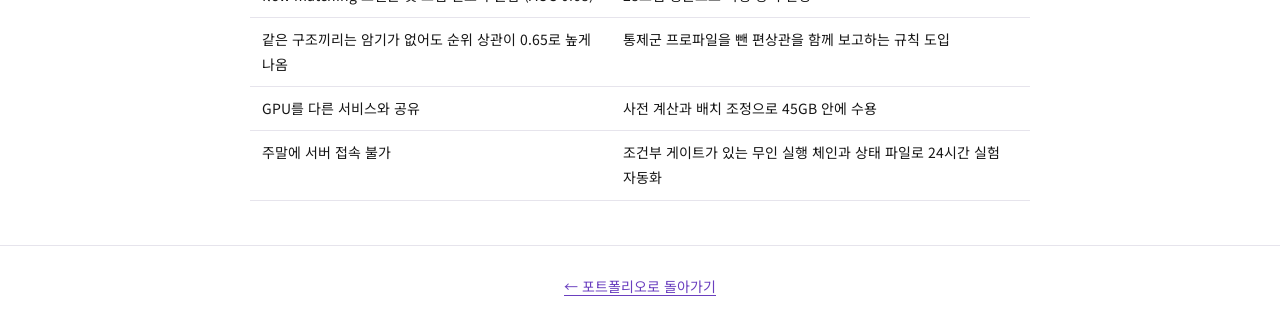
==== commit c46837e0: "Trim filler wording across main and project pages" ====
--- a/projects/copyright.html
+++ b/projects/copyright.html
@@ -3,7 +3,7 @@
 <head>
 <meta charset="utf-8">
 <meta name="viewport" content="width=device-width, initial-scale=1">
-<meta name="description" content="상용 이미지 생성 모델의 암기 신호가 대리 모델로 전이되는지 검증한 연구">
+<meta name="description" content="블랙박스 이미지 생성 모델의 암기 신호가 대리 모델로 전이되는지 검증한 연구">
 <title>생성 모델 저작권 탐지 연구 | 임영기</title>
 <link rel="preconnect" href="https://fonts.googleapis.com">
 <link rel="preconnect" href="https://fonts.gstatic.com" crossorigin>
@@ -18,24 +18,24 @@
   <header>
     <div class="stages"><span>데이터</span><span class="on">학습</span><span>서빙</span><span class="on">평가</span></div>
     <h1>생성 모델 저작권 탐지 연구</h1>
-    <p class="lead">가중치를 볼 수 없는 상용 이미지 생성 모델이 특정 이미지를 외워서 내놓는지, 그 모델의 출력만으로 학습한 대리 모델에서 알아낼 수 있는지 검증했습니다.</p>
+    <p class="lead">블랙박스 이미지 생성 모델이 특정 이미지를 외워서 내놓는지, 그 모델의 출력만으로 학습한 대리 모델에서 알아낼 수 있는지 검증했습니다.</p>
     <dl class="facts">
-      <dt>기간</dt><dd>2026.08 (약 2주)</dd>
-      <dt>역할</dt><dd>문제 재설계, 실험 설계, 학습, 측정, 통계 분석 단독 수행</dd>
-      <dt>환경</dt><dd>공용 A100 80GB 1장</dd>
+      <dt>기간</dt><dd>2026.08</dd>
+      <dt>역할</dt><dd>문제 재설계, 실험 설계, 학습, 측정, 통계 분석 수행</dd>
+      <dt>환경</dt><dd>A100 80GB 1장</dd>
       <dt>기술</dt><dd>PyTorch, diffusers, accelerate, Stable Diffusion 1.4, Stable Diffusion 3.5-medium, CLIP, SSCD</dd>
     </dl>
     <div class="metrics">
       <div><b>AUC 0.848</b><span>구조가 다른 대리 모델에서 암기 탐지</span></div>
-      <div><b>0.522</b><span>통제군 (원본 이미지로 학습한 학생)</span></div>
-      <div><b>0.971</b><span>자연 암기, 교란 없는 학생 (기준 0.386)</span></div>
+      <div><b>0.522</b><span>원본 이미지로 학습한 통제군</span></div>
+      <div><b>0.971</b><span>자연 암기, 교란 없는 학생</span></div>
       <div><b>0건</b><span>24시간 무인 실험 중 OOM, NaN</span></div>
     </div>
   </header>
 
   <section>
     <h2><small>QUESTION</small>문제를 다시 정의하기</h2>
-    <p>수주 과제의 목표는 미드저니 같은 상용 모델의 저작권 침해 탐지와 언러닝이었습니다. 하지만 상용 모델은 가중치에 접근할 수 없어서, 기존 화이트박스 탐지 기법을 그대로 쓸 수 없습니다. 그래서 과제 범위를 <mark>"출력만으로 증류한 대리 모델에서 탐지한다"</mark>로 다시 설계했고, 그 전제가 성립하는지를 1단계 연구 질문으로 삼았습니다.</p>
+    <p>수주 과제의 목표는 미드저니 같은 블랙박스 모델의 저작권 침해 탐지와 언러닝이었습니다. 블랙박스 모델은 가중치에 접근할 수 없어 기존 화이트박스 탐지 기법을 그대로 쓸 수 없습니다. 그래서 과제 범위를 <mark>"출력만으로 증류한 대리 모델에서 탐지한다"</mark>로 다시 설계하고, 그 전제가 성립하는지를 1단계 연구 질문으로 삼았습니다.</p>
     <p class="note"><b>연구 질문.</b> 타겟 모델이 외운 샘플의 화이트박스 신호(TCNP, Wen et al. ICLR'24)가 구조가 다른 대리 모델로도 옮겨 가는가. 가설은 "타겟의 다양성이 무너져 같은 프롬프트로 여러 장을 생성하면 학생 데이터에 암묵적인 중복이 생기고, 그 중복이 암기를 옮긴다"였습니다.</p>
     <figure>
       <svg viewBox="0 0 760 270" role="img" aria-label="실험 설계: 암기시킨 타겟 모델이 생성한 이미지로 학생 모델을 학습, 같은 구조 학생과 다른 구조 학생과 원본 이미지 통제군을 비교해 TCNP로 탐지">
@@ -62,7 +62,7 @@
   <section>
     <h2><small>01</small>풀 파인튜닝과 메모리 설계</h2>
     <div class="psr">
-      <div><b>학습</b><p>LoRA 없이 풀 파인튜닝했습니다. SD1.4는 UNet만, SD3.5는 transformer만 학습하고 VAE와 텍스트 인코더는 고정했습니다. SD3.5 학습 코드는 flow matching과 logit-normal 타임스텝을 포함해 직접 작성했습니다.</p></div>
+      <div><b>학습</b><p>LoRA 없이 풀 파인튜닝했습니다. SD1.4는 UNet만, SD3.5는 transformer만 학습하고 VAE와 텍스트 인코더는 고정했습니다. SD3.5 학습 코드는 flow matching과 logit-normal 타임스텝을 포함해 작성했습니다.</p></div>
       <div><b>메모리</b><p>GPU를 다른 서비스와 함께 써야 해서, VAE latent와 텍스트 임베딩을 미리 계산해 두고 인코더 네 개를 GPU에서 뺐습니다. 배치와 누적 단계를 조정해 SD3.5 학습을 <mark>약 45GB</mark> 안에 넣었습니다.</p></div>
       <div><b>데이터</b><p>공개 이미지-텍스트 쌍 1만 개를 암기용 200, 미암기 비교용 500, 나머지 9,300으로 고정 시드 분할. 통제군을 뺀 학생의 학습 데이터는 전부 타겟이 생성한 합성 이미지입니다.</p></div>
     </div>
@@ -114,15 +114,15 @@
         <g fill="#6a3fbf"><circle cx="140" cy="208.4" r="4.5"/><circle cx="300" cy="191.2" r="4.5"/><circle cx="460" cy="131.2" r="4.5"/><circle cx="620" cy="61.2" r="4.5"/></g>
         <g font-size="12" font-weight="700"><text x="632" y="36" fill="#666666">타겟 0.995</text><text x="632" y="66" fill="#6a3fbf">학생 0.922</text></g>
       </svg>
-      <figcaption>타겟이 많이 외울수록 학생도 그만큼 따라 외웠습니다. 병목은 학생이 아니라 타겟의 암기 여부라는 결론입니다.</figcaption>
+      <figcaption>타겟이 많이 외울수록 학생도 그만큼 따라 외웠습니다. 병목은 학생이 아니라 타겟의 암기 여부입니다.</figcaption>
     </figure>
   </section>
 
   <section>
-    <h2><small>03</small>좋은 숫자를 그대로 믿지 않기</h2>
+    <h2><small>03</small>자연 암기 실험과 교란 통제</h2>
     <div class="psr">
-      <div><b>의심</b><p>인위적으로 암기시킨 실험만으로는 "실험실 현상"이라는 반론이 남습니다. 그래서 순정 모델이 원래 외우고 있는 공개 프롬프트 500개로 같은 실험을 했고, SD1.4 학생에서 AUC <mark>0.983</mark>이 나왔습니다.</p></div>
-      <div><b>교란</b><p>이 숫자를 그대로 쓰지 않았습니다. 학생도 순정 SD1.4에서 출발하니 원래 외우던 것을 그대로 갖고 있을 수 있었고, 통제군을 두 종류 추가해 보니 통제군도 0.931이 나왔습니다.</p></div>
+      <div><b>의심</b><p>인위적으로 암기시킨 실험만으로는 "실험실 현상"이라는 반론이 남아, 순정 모델이 원래 외우고 있는 공개 프롬프트 500개로 같은 실험을 했습니다. SD1.4 학생에서 AUC <mark>0.983</mark>이 나왔습니다.</p></div>
+      <div><b>교란</b><p>학생도 순정 SD1.4에서 출발해 원래 외우던 것을 그대로 갖고 있을 수 있었습니다. 통제군 두 종류를 추가하자 통제군도 0.931이 나왔습니다.</p></div>
       <div><b>재입증</b><p>출발점이 다른 SD3.5 학생으로 다시 실험해 AUC 0.971, 순정 SD3.5 기준선 0.386 대비 +0.585로 교란 없이 전이를 입증했습니다.</p></div>
     </div>
     <div class="tbl">
@@ -136,7 +136,6 @@
         </tbody>
       </table>
     </div>
-    <div class="ph"><b>이미지 자리: 암기 샘플 예시</b><p>타겟이 외운 원본 이미지와, 그 데이터로 학습한 학생이 같은 프롬프트로 생성한 이미지를 나란히 놓은 비교. 저작권 문제가 없는 이미지로</p><p><code>projects/images/copyright-memorization.png</code></p></div>
   </section>
 </div>
 
--- a/css/detail.css
+++ b/css/detail.css
@@ -38,15 +38,6 @@
 td.num, th.num { text-align: right; font-variant-numeric: tabular-nums; }
 tr.hl td { background: var(--lav-box); font-weight: 700; }
 .note { font-size: 13.5px; color: var(--soft); background: var(--lav-box); border-radius: 10px; padding: 12px 16px; }
-.principles { display: grid; grid-template-columns: repeat(2, minmax(0, 1fr)); gap: 12px; }
-.principles div { background: var(--grey); border-radius: 12px; padding: 16px 18px; }
-.principles b { display: block; margin-bottom: 4px; }
-.principles p { font-size: 14px; color: var(--soft); }
-/* 실제 이미지가 들어갈 자리. 파일을 넣으면 <img src="images/..."> 로 바꾼다 */
-.ph { border: 2px dashed var(--lav); border-radius: 14px; padding: 26px 20px; text-align: center; background: var(--white); display: grid; gap: 4px; }
-.ph b { color: var(--violet); font-size: 14px; }
-.ph p { font-size: 13.5px; color: var(--soft); }
-.ph code { font-size: 12.5px; background: var(--lav-box); border-radius: 4px; padding: 1px 6px; }
 .shot { margin: 6px 0 0; }
 .shot img { display: block; width: 100%; border-radius: 12px; border: 1px solid var(--line); }
 .next { display: flex; justify-content: space-between; gap: 12px; flex-wrap: wrap; }
@@ -54,6 +45,5 @@
 
 @media (max-width: 760px) {
   .metrics { grid-template-columns: repeat(2, minmax(0, 1fr)); }
-  .principles { grid-template-columns: minmax(0, 1fr); }
   .psr div { grid-template-columns: minmax(0, 1fr); gap: 2px; }
 }
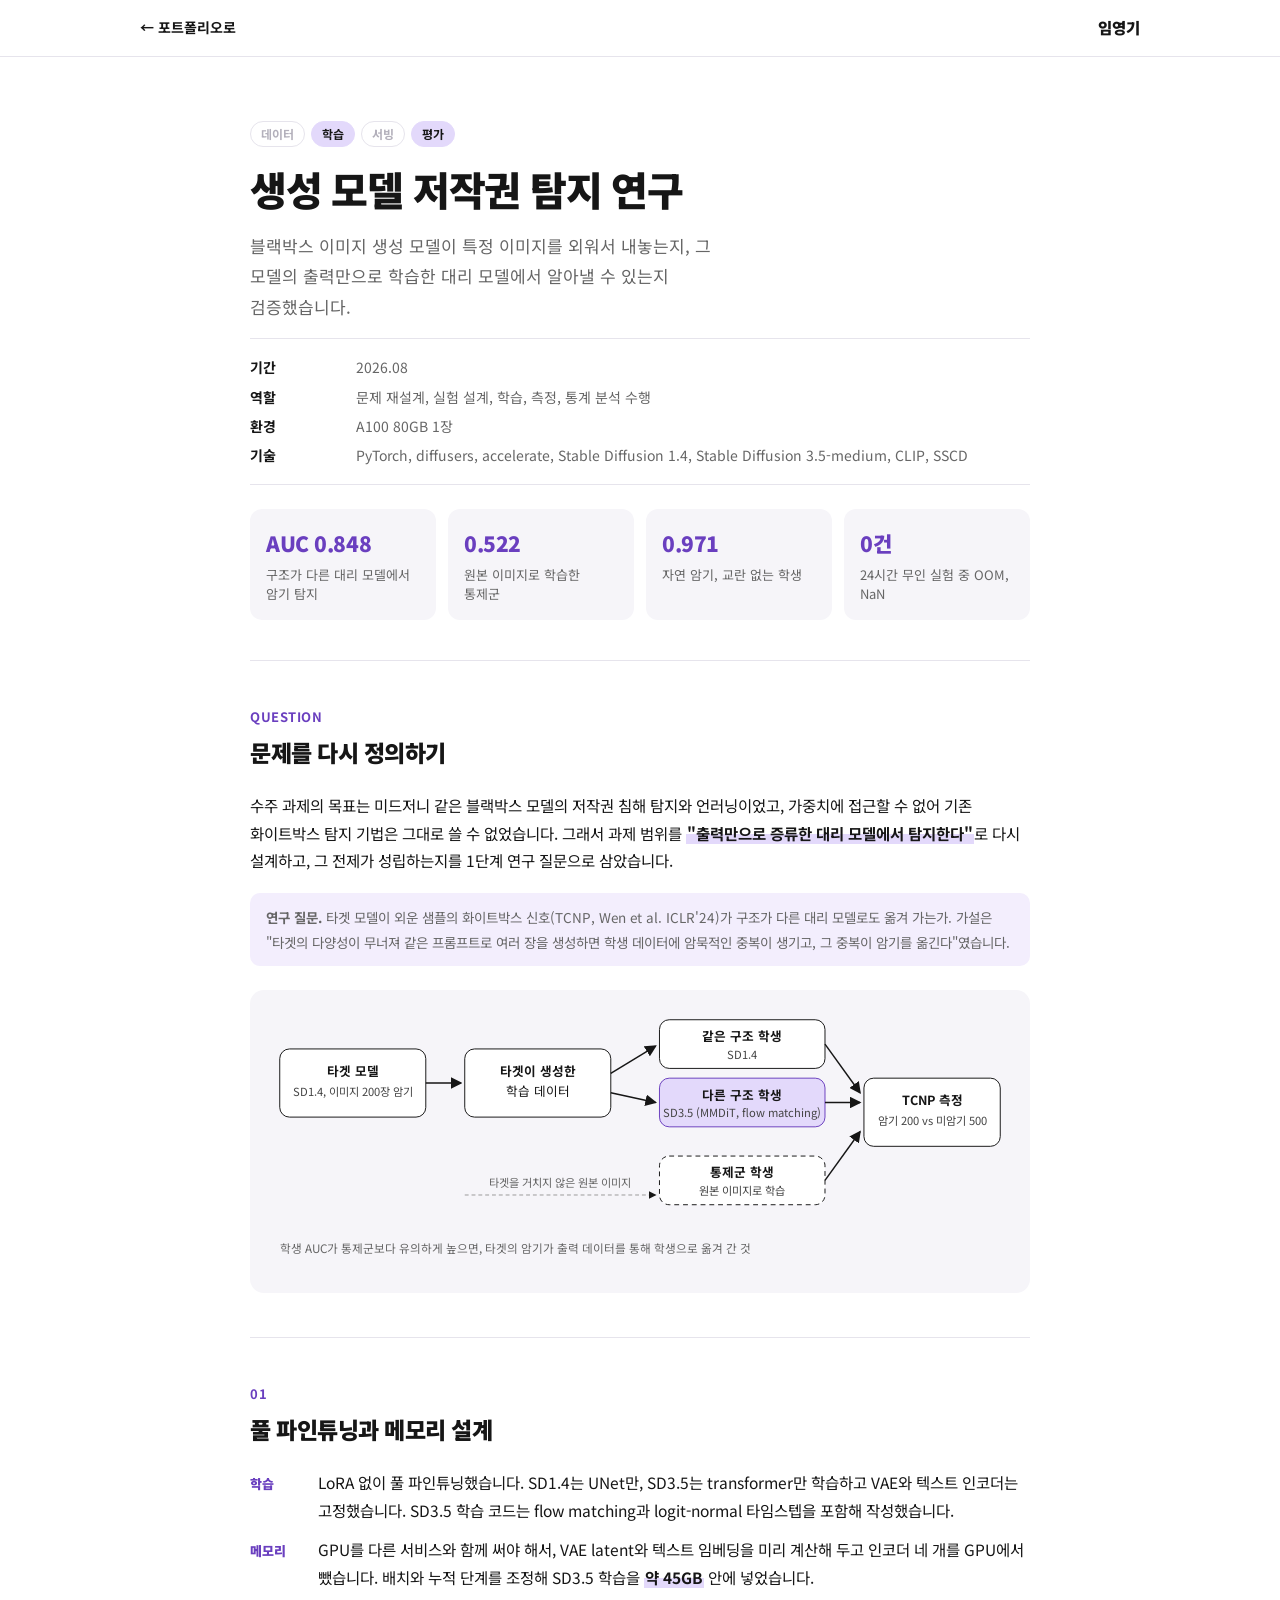
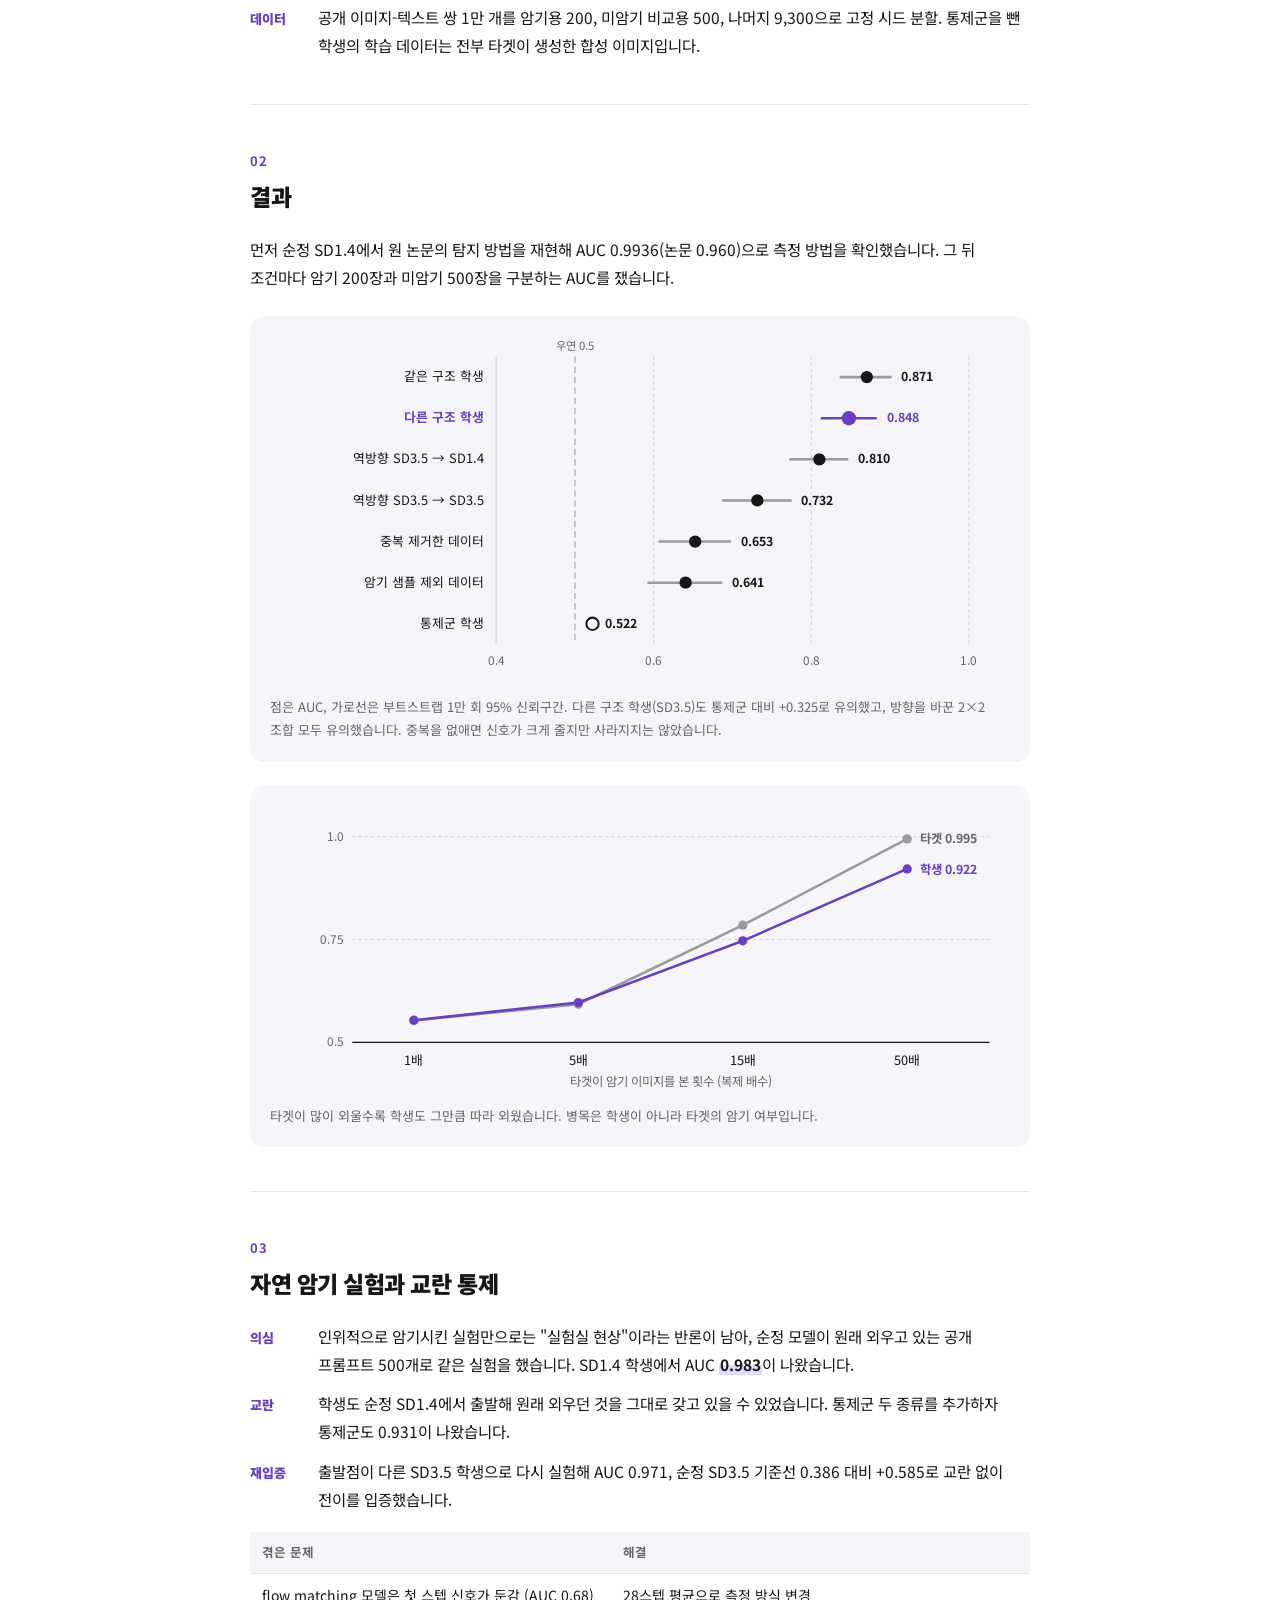
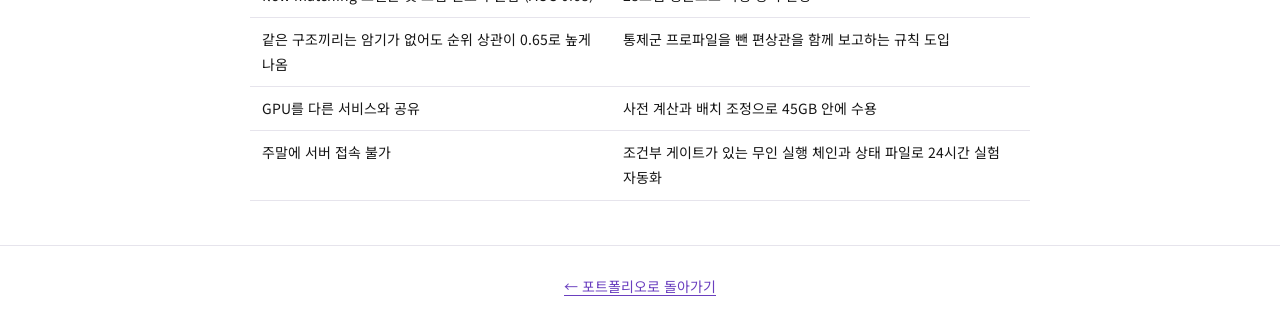
==== commit c77e034e: "Order project cards by importance and fix awkward sentences" ====
--- a/projects/copyright.html
+++ b/projects/copyright.html
@@ -35,7 +35,7 @@
 
   <section>
     <h2><small>QUESTION</small>문제를 다시 정의하기</h2>
-    <p>수주 과제의 목표는 미드저니 같은 블랙박스 모델의 저작권 침해 탐지와 언러닝이었습니다. 블랙박스 모델은 가중치에 접근할 수 없어 기존 화이트박스 탐지 기법을 그대로 쓸 수 없습니다. 그래서 과제 범위를 <mark>"출력만으로 증류한 대리 모델에서 탐지한다"</mark>로 다시 설계하고, 그 전제가 성립하는지를 1단계 연구 질문으로 삼았습니다.</p>
+    <p>수주 과제의 목표는 미드저니 같은 블랙박스 모델의 저작권 침해 탐지와 언러닝이었고, 가중치에 접근할 수 없어 기존 화이트박스 탐지 기법은 그대로 쓸 수 없었습니다. 그래서 과제 범위를 <mark>"출력만으로 증류한 대리 모델에서 탐지한다"</mark>로 다시 설계하고, 그 전제가 성립하는지를 1단계 연구 질문으로 삼았습니다.</p>
     <p class="note"><b>연구 질문.</b> 타겟 모델이 외운 샘플의 화이트박스 신호(TCNP, Wen et al. ICLR'24)가 구조가 다른 대리 모델로도 옮겨 가는가. 가설은 "타겟의 다양성이 무너져 같은 프롬프트로 여러 장을 생성하면 학생 데이터에 암묵적인 중복이 생기고, 그 중복이 암기를 옮긴다"였습니다.</p>
     <figure>
       <svg viewBox="0 0 760 270" role="img" aria-label="실험 설계: 암기시킨 타겟 모델이 생성한 이미지로 학생 모델을 학습, 같은 구조 학생과 다른 구조 학생과 원본 이미지 통제군을 비교해 TCNP로 탐지">
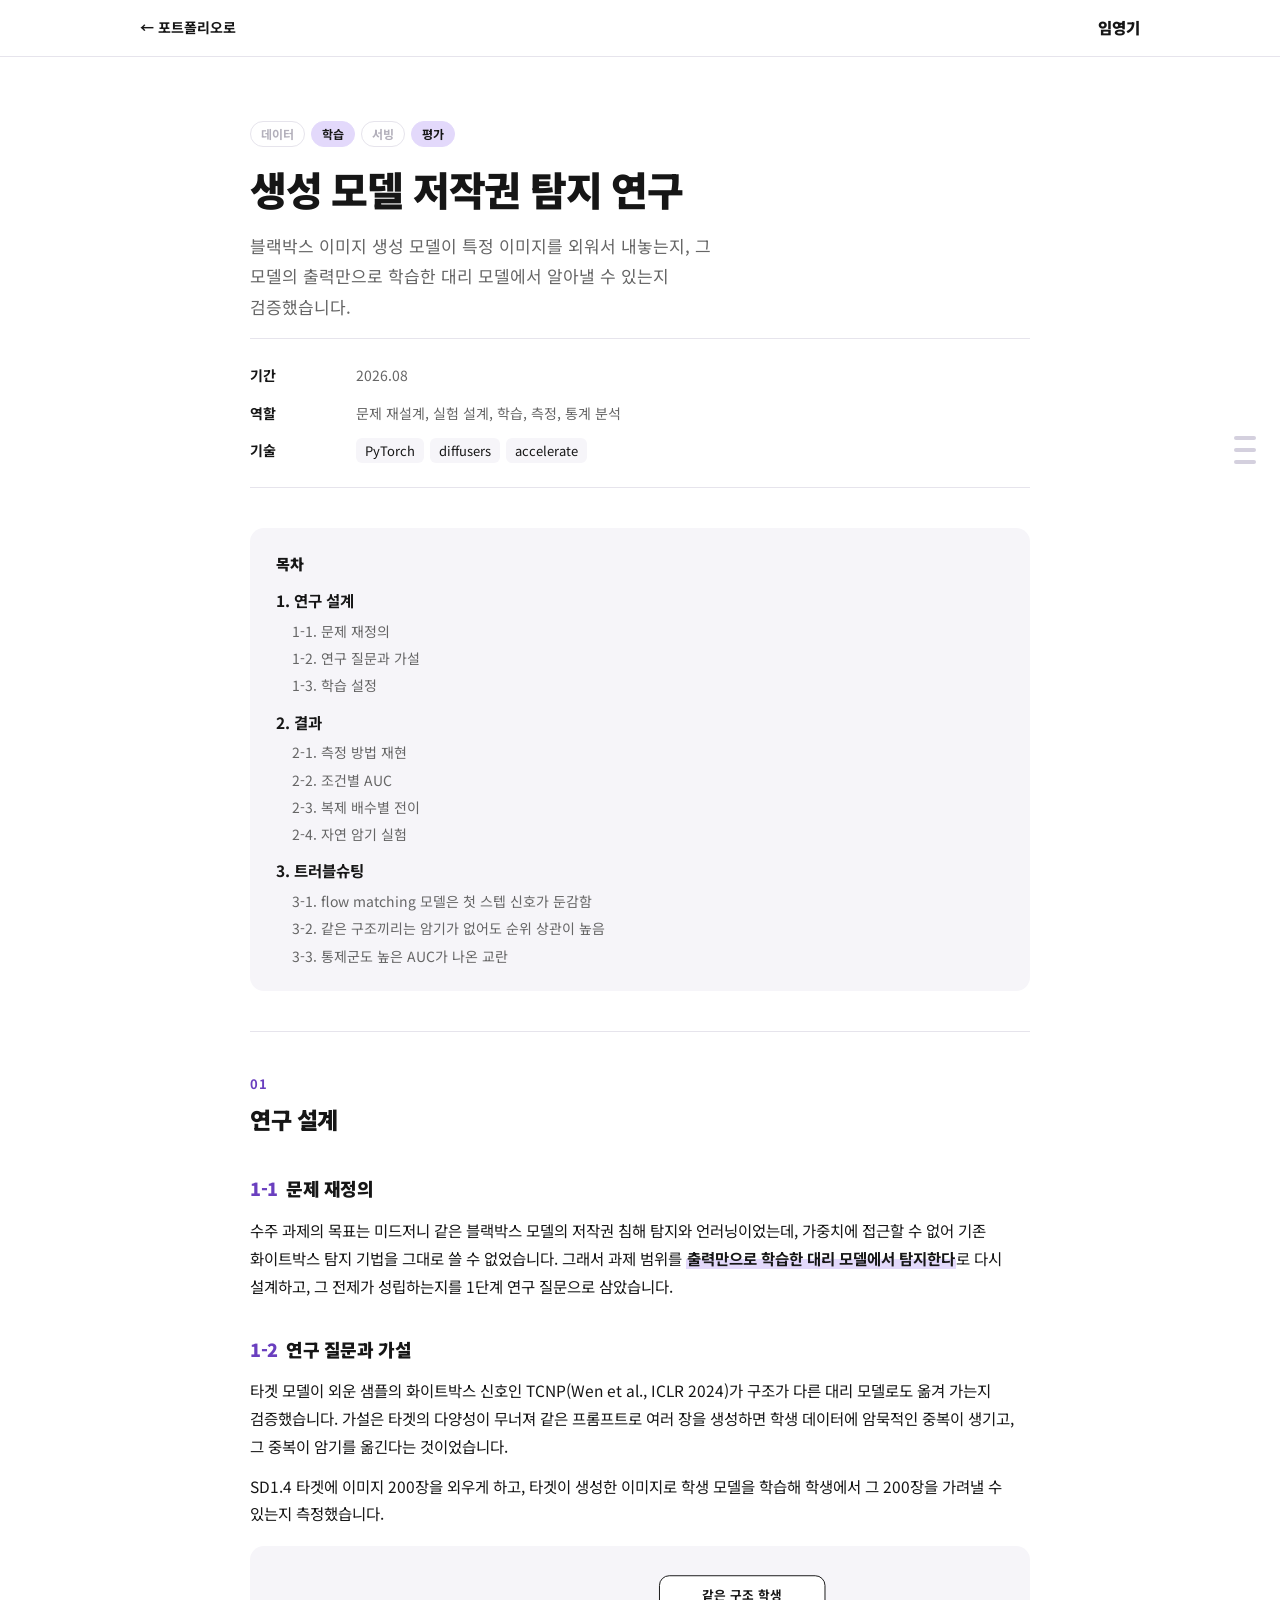
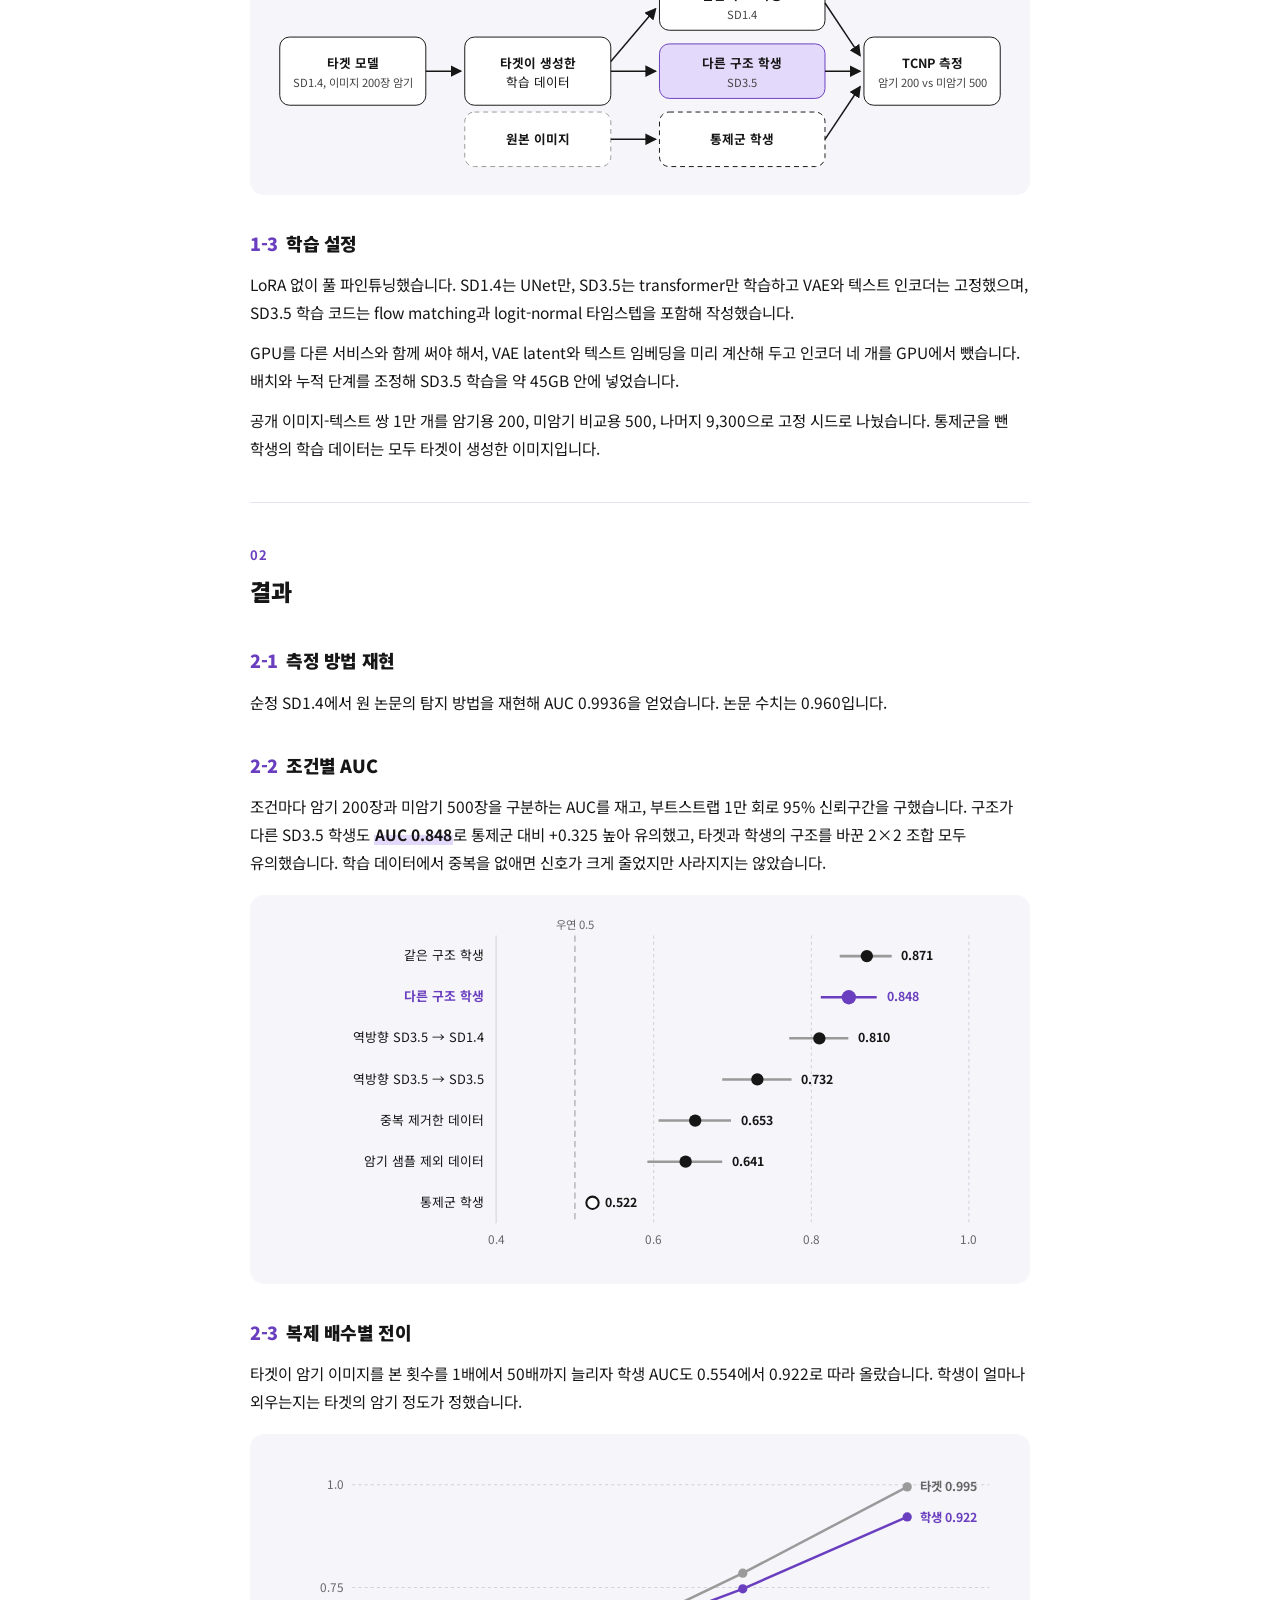
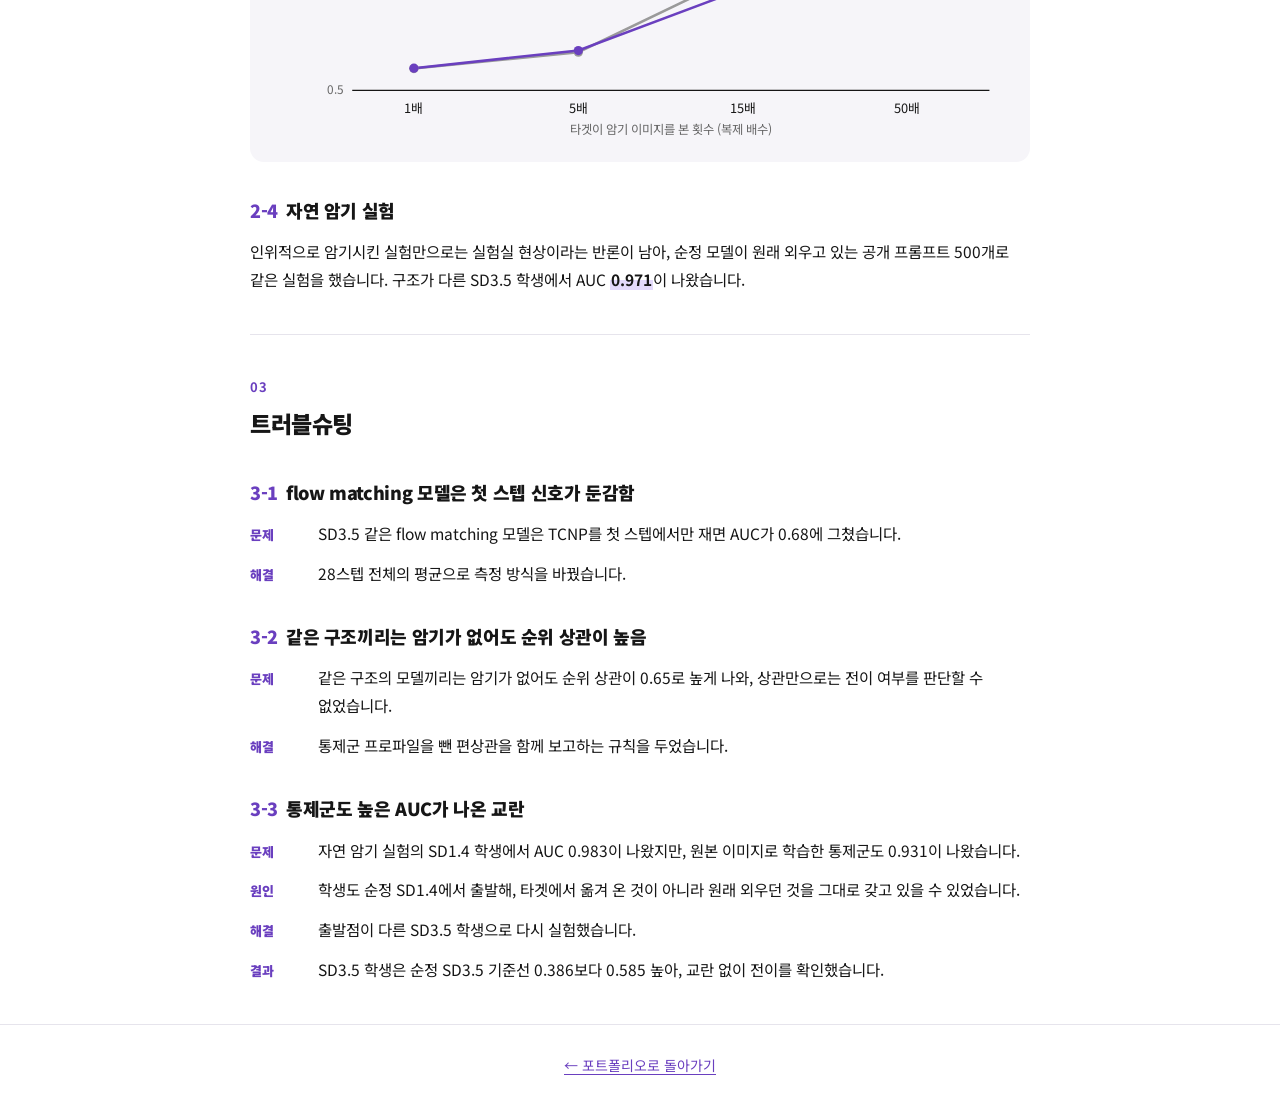
==== commit 227dd957: "Restructure project detail pages with TOC, minimap and troubleshooting chapters Rewrite all six deta" ====
--- a/projects/copyright.html
+++ b/projects/copyright.html
@@ -14,6 +14,11 @@
 <body>
 <nav class="nav"><div class="wrap"><a href="../index.html#projects">← 포트폴리오로</a><b>임영기</b></div></nav>
 
+<aside class="minimap" aria-label="목차">
+  <div class="bars"><a href="#ch1" aria-label="연구 설계"></a><a href="#ch2" aria-label="결과"></a><a href="#ch3" aria-label="트러블슈팅"></a></div>
+  <div class="panel"><a href="#ch1">연구 설계</a><a href="#ch2">결과</a><a href="#ch3">트러블슈팅</a></div>
+</aside>
+
 <div class="wrap">
   <header>
     <div class="stages"><span>데이터</span><span class="on">학습</span><span>서빙</span><span class="on">평가</span></div>
@@ -21,57 +26,92 @@
     <p class="lead">블랙박스 이미지 생성 모델이 특정 이미지를 외워서 내놓는지, 그 모델의 출력만으로 학습한 대리 모델에서 알아낼 수 있는지 검증했습니다.</p>
     <dl class="facts">
       <dt>기간</dt><dd>2026.08</dd>
-      <dt>역할</dt><dd>문제 재설계, 실험 설계, 학습, 측정, 통계 분석 수행</dd>
-      <dt>환경</dt><dd>A100 80GB 1장</dd>
-      <dt>기술</dt><dd>PyTorch, diffusers, accelerate, Stable Diffusion 1.4, Stable Diffusion 3.5-medium, CLIP, SSCD</dd>
+      <dt>역할</dt><dd>문제 재설계, 실험 설계, 학습, 측정, 통계 분석</dd>
+      <dt>기술</dt>
+      <dd><span class="chips"><span>PyTorch</span><span>diffusers</span><span>accelerate</span></span></dd>
     </dl>
-    <div class="metrics">
-      <div><b>AUC 0.848</b><span>구조가 다른 대리 모델에서 암기 탐지</span></div>
-      <div><b>0.522</b><span>원본 이미지로 학습한 통제군</span></div>
-      <div><b>0.971</b><span>자연 암기, 교란 없는 학생</span></div>
-      <div><b>0건</b><span>24시간 무인 실험 중 OOM, NaN</span></div>
-    </div>
   </header>
 
-  <section>
-    <h2><small>QUESTION</small>문제를 다시 정의하기</h2>
-    <p>수주 과제의 목표는 미드저니 같은 블랙박스 모델의 저작권 침해 탐지와 언러닝이었고, 가중치에 접근할 수 없어 기존 화이트박스 탐지 기법은 그대로 쓸 수 없었습니다. 그래서 과제 범위를 <mark>"출력만으로 증류한 대리 모델에서 탐지한다"</mark>로 다시 설계하고, 그 전제가 성립하는지를 1단계 연구 질문으로 삼았습니다.</p>
-    <p class="note"><b>연구 질문.</b> 타겟 모델이 외운 샘플의 화이트박스 신호(TCNP, Wen et al. ICLR'24)가 구조가 다른 대리 모델로도 옮겨 가는가. 가설은 "타겟의 다양성이 무너져 같은 프롬프트로 여러 장을 생성하면 학생 데이터에 암묵적인 중복이 생기고, 그 중복이 암기를 옮긴다"였습니다.</p>
-    <figure>
-      <svg viewBox="0 0 760 270" role="img" aria-label="실험 설계: 암기시킨 타겟 모델이 생성한 이미지로 학생 모델을 학습, 같은 구조 학생과 다른 구조 학생과 원본 이미지 통제군을 비교해 TCNP로 탐지">
+  <nav class="toc" aria-label="목차">
+    <h2>목차</h2>
+    <ol>
+      <li><a href="#ch1">1. 연구 설계</a>
+        <ol>
+          <li><a href="#ch1-1">1-1. 문제 재정의</a></li>
+          <li><a href="#ch1-2">1-2. 연구 질문과 가설</a></li>
+          <li><a href="#ch1-3">1-3. 학습 설정</a></li>
+        </ol>
+      </li>
+      <li><a href="#ch2">2. 결과</a>
+        <ol>
+          <li><a href="#ch2-1">2-1. 측정 방법 재현</a></li>
+          <li><a href="#ch2-2">2-2. 조건별 AUC</a></li>
+          <li><a href="#ch2-3">2-3. 복제 배수별 전이</a></li>
+          <li><a href="#ch2-4">2-4. 자연 암기 실험</a></li>
+        </ol>
+      </li>
+      <li><a href="#ch3">3. 트러블슈팅</a>
+        <ol>
+          <li><a href="#ch3-1">3-1. flow matching 모델은 첫 스텝 신호가 둔감함</a></li>
+          <li><a href="#ch3-2">3-2. 같은 구조끼리는 암기가 없어도 순위 상관이 높음</a></li>
+          <li><a href="#ch3-3">3-3. 통제군도 높은 AUC가 나온 교란</a></li>
+        </ol>
+      </li>
+    </ol>
+  </nav>
+
+  <section id="ch1">
+    <h2><small>01</small>연구 설계</h2>
+
+    <div class="sub" id="ch1-1">
+      <h3><small>1-1</small>문제 재정의</h3>
+      <p>수주 과제의 목표는 미드저니 같은 블랙박스 모델의 저작권 침해 탐지와 언러닝이었는데, 가중치에 접근할 수 없어 기존 화이트박스 탐지 기법을 그대로 쓸 수 없었습니다. 그래서 과제 범위를 <mark>출력만으로 학습한 대리 모델에서 탐지한다</mark>로 다시 설계하고, 그 전제가 성립하는지를 1단계 연구 질문으로 삼았습니다.</p>
+    </div>
+
+    <div class="sub" id="ch1-2">
+      <h3><small>1-2</small>연구 질문과 가설</h3>
+      <p>타겟 모델이 외운 샘플의 화이트박스 신호인 TCNP(Wen et al., ICLR 2024)가 구조가 다른 대리 모델로도 옮겨 가는지 검증했습니다. 가설은 타겟의 다양성이 무너져 같은 프롬프트로 여러 장을 생성하면 학생 데이터에 암묵적인 중복이 생기고, 그 중복이 암기를 옮긴다는 것이었습니다.</p>
+      <p>SD1.4 타겟에 이미지 200장을 외우게 하고, 타겟이 생성한 이미지로 학생 모델을 학습해 학생에서 그 200장을 가려낼 수 있는지 측정했습니다.</p>
+      <figure>
+      <svg viewBox="0 0 760 214" role="img" aria-label="실험 설계: 암기시킨 타겟 모델이 생성한 이미지로 같은 구조 학생과 다른 구조 학생을 학습하고, 원본 이미지로 학습한 통제군 학생과 함께 TCNP로 탐지">
         <defs><marker id="a2" markerWidth="8" markerHeight="8" refX="7" refY="4" orient="auto"><path d="M0 0 L8 4 L0 8 z" fill="#161616"/></marker></defs>
         <g font-size="13" text-anchor="middle">
-          <rect x="10" y="40" width="150" height="70" rx="10" fill="#ffffff" stroke="#161616"/><text x="85" y="68" font-weight="700" fill="#161616">타겟 모델</text><text x="85" y="88" font-size="11.5" fill="#444444">SD1.4, 이미지 200장 암기</text>
-          <rect x="200" y="40" width="150" height="70" rx="10" fill="#ffffff" stroke="#161616"/><text x="275" y="68" font-weight="700" fill="#161616">타겟이 생성한</text><text x="275" y="88" fill="#161616">학습 데이터</text>
-          <rect x="400" y="10" width="170" height="50" rx="10" fill="#ffffff" stroke="#161616"/><text x="485" y="32" font-weight="700" fill="#161616">같은 구조 학생</text><text x="485" y="50" font-size="11.5" fill="#444444">SD1.4</text>
-          <rect x="400" y="70" width="170" height="50" rx="10" fill="#e3d9fb" stroke="#6a3fbf"/><text x="485" y="92" font-weight="700" fill="#161616">다른 구조 학생</text><text x="485" y="110" font-size="11.5" fill="#444444">SD3.5 (MMDiT, flow matching)</text>
-          <rect x="400" y="150" width="170" height="50" rx="10" fill="#ffffff" stroke="#161616" stroke-dasharray="5 4"/><text x="485" y="172" font-weight="700" fill="#161616">통제군 학생</text><text x="485" y="190" font-size="11.5" fill="#444444">원본 이미지로 학습</text>
-          <rect x="610" y="70" width="140" height="70" rx="10" fill="#ffffff" stroke="#161616"/><text x="680" y="98" font-weight="700" fill="#161616">TCNP 측정</text><text x="680" y="118" font-size="11.5" fill="#444444">암기 200 vs 미암기 500</text>
+          <rect x="10" y="73" width="150" height="70" rx="10" fill="#ffffff" stroke="#161616"/><text x="85" y="105" font-weight="700" fill="#161616">타겟 모델</text><text x="85" y="124" font-size="11.5" fill="#444444">SD1.4, 이미지 200장 암기</text>
+          <rect x="200" y="73" width="150" height="70" rx="10" fill="#ffffff" stroke="#161616"/><text x="275" y="105" font-weight="700" fill="#161616">타겟이 생성한</text><text x="275" y="124" fill="#161616">학습 데이터</text>
+          <rect x="200" y="150" width="150" height="56" rx="10" fill="#ffffff" stroke="#9a9a9a" stroke-dasharray="5 4"/><text x="275" y="183" font-weight="700" fill="#161616">원본 이미지</text>
+          <rect x="400" y="10" width="170" height="56" rx="10" fill="#ffffff" stroke="#161616"/><text x="485" y="35" font-weight="700" fill="#161616">같은 구조 학생</text><text x="485" y="54" font-size="11.5" fill="#444444">SD1.4</text>
+          <rect x="400" y="80" width="170" height="56" rx="10" fill="#e3d9fb" stroke="#6a3fbf"/><text x="485" y="105" font-weight="700" fill="#161616">다른 구조 학생</text><text x="485" y="124" font-size="11.5" fill="#444444">SD3.5</text>
+          <rect x="400" y="150" width="170" height="56" rx="10" fill="#ffffff" stroke="#161616" stroke-dasharray="5 4"/><text x="485" y="183" font-weight="700" fill="#161616">통제군 학생</text>
+          <rect x="610" y="73" width="140" height="70" rx="10" fill="#ffffff" stroke="#161616"/><text x="680" y="105" font-weight="700" fill="#161616">TCNP 측정</text><text x="680" y="124" font-size="11.5" fill="#444444">암기 200 vs 미암기 500</text>
         </g>
         <g stroke="#161616" stroke-width="1.5" fill="none" marker-end="url(#a2)">
-          <path d="M160 75 H196"/><path d="M350 65 L396 37"/><path d="M350 85 L396 95"/>
-          <path d="M570 35 L606 85"/><path d="M570 95 H606"/><path d="M570 175 L606 125"/>
-        </g>
-        <path d="M200 190 H396" stroke="#9a9a9a" stroke-dasharray="4 3" fill="none" marker-end="url(#a2)"/>
-        <text x="298" y="182" font-size="11.5" text-anchor="middle" fill="#666666">타겟을 거치지 않은 원본 이미지</text>
-        <text x="10" y="250" font-size="12" fill="#666666">학생 AUC가 통제군보다 유의하게 높으면, 타겟의 암기가 출력 데이터를 통해 학생으로 옮겨 간 것</text>
+          <path d="M160 108 H196"/><path d="M350 98 L396 44"/><path d="M350 108 H396"/><path d="M350 178 H396"/>
+          <path d="M570 38 L606 92"/><path d="M570 108 H606"/><path d="M570 178 L606 124"/>
+        </g>
       </svg>
     </figure>
+    </div>
+
+    <div class="sub" id="ch1-3">
+      <h3><small>1-3</small>학습 설정</h3>
+      <p>LoRA 없이 풀 파인튜닝했습니다. SD1.4는 UNet만, SD3.5는 transformer만 학습하고 VAE와 텍스트 인코더는 고정했으며, SD3.5 학습 코드는 flow matching과 logit-normal 타임스텝을 포함해 작성했습니다.</p>
+      <p>GPU를 다른 서비스와 함께 써야 해서, VAE latent와 텍스트 임베딩을 미리 계산해 두고 인코더 네 개를 GPU에서 뺐습니다. 배치와 누적 단계를 조정해 SD3.5 학습을 약 45GB 안에 넣었습니다.</p>
+      <p>공개 이미지-텍스트 쌍 1만 개를 암기용 200, 미암기 비교용 500, 나머지 9,300으로 고정 시드로 나눴습니다. 통제군을 뺀 학생의 학습 데이터는 모두 타겟이 생성한 이미지입니다.</p>
+    </div>
   </section>
 
-  <section>
-    <h2><small>01</small>풀 파인튜닝과 메모리 설계</h2>
-    <div class="psr">
-      <div><b>학습</b><p>LoRA 없이 풀 파인튜닝했습니다. SD1.4는 UNet만, SD3.5는 transformer만 학습하고 VAE와 텍스트 인코더는 고정했습니다. SD3.5 학습 코드는 flow matching과 logit-normal 타임스텝을 포함해 작성했습니다.</p></div>
-      <div><b>메모리</b><p>GPU를 다른 서비스와 함께 써야 해서, VAE latent와 텍스트 임베딩을 미리 계산해 두고 인코더 네 개를 GPU에서 뺐습니다. 배치와 누적 단계를 조정해 SD3.5 학습을 <mark>약 45GB</mark> 안에 넣었습니다.</p></div>
-      <div><b>데이터</b><p>공개 이미지-텍스트 쌍 1만 개를 암기용 200, 미암기 비교용 500, 나머지 9,300으로 고정 시드 분할. 통제군을 뺀 학생의 학습 데이터는 전부 타겟이 생성한 합성 이미지입니다.</p></div>
-    </div>
-  </section>
-
-  <section>
+  <section id="ch2">
     <h2><small>02</small>결과</h2>
-    <p>먼저 순정 SD1.4에서 원 논문의 탐지 방법을 재현해 AUC 0.9936(논문 0.960)으로 측정 방법을 확인했습니다. 그 뒤 조건마다 암기 200장과 미암기 500장을 구분하는 AUC를 쟀습니다.</p>
-    <figure>
+
+    <div class="sub" id="ch2-1">
+      <h3><small>2-1</small>측정 방법 재현</h3>
+      <p>순정 SD1.4에서 원 논문의 탐지 방법을 재현해 AUC 0.9936을 얻었습니다. 논문 수치는 0.960입니다.</p>
+    </div>
+
+    <div class="sub" id="ch2-2">
+      <h3><small>2-2</small>조건별 AUC</h3>
+      <p>조건마다 암기 200장과 미암기 500장을 구분하는 AUC를 재고, 부트스트랩 1만 회로 95% 신뢰구간을 구했습니다. 구조가 다른 SD3.5 학생도 <mark>AUC 0.848</mark>로 통제군 대비 +0.325 높아 유의했고, 타겟과 학생의 구조를 바꾼 2×2 조합 모두 유의했습니다. 학습 데이터에서 중복을 없애면 신호가 크게 줄었지만 사라지지는 않았습니다.</p>
+      <figure>
       <svg viewBox="0 0 720 340" role="img" aria-label="조건별 AUC와 95% 신뢰구간 그래프">
         <g stroke="#d4d0de"><line x1="220" y1="20" x2="220" y2="300"/><line x1="373.3" y1="20" x2="373.3" y2="300" stroke-dasharray="3 3"/><line x1="526.7" y1="20" x2="526.7" y2="300" stroke-dasharray="3 3"/><line x1="680" y1="20" x2="680" y2="300" stroke-dasharray="3 3"/></g>
         <line x1="296.7" y1="20" x2="296.7" y2="300" stroke="#9a9a9a" stroke-dasharray="6 4"/>
@@ -99,9 +139,13 @@
           <text x="614" y="44">0.871</text><text x="600" y="84" fill="#6a3fbf">0.848</text><text x="572" y="124">0.810</text><text x="517" y="164">0.732</text><text x="458" y="204">0.653</text><text x="450" y="244">0.641</text><text x="326" y="284">0.522</text>
         </g>
       </svg>
-      <figcaption>점은 AUC, 가로선은 부트스트랩 1만 회 95% 신뢰구간. 다른 구조 학생(SD3.5)도 통제군 대비 +0.325로 유의했고, 방향을 바꾼 2×2 조합 모두 유의했습니다. 중복을 없애면 신호가 크게 줄지만 사라지지는 않았습니다.</figcaption>
     </figure>
-    <figure>
+    </div>
+
+    <div class="sub" id="ch2-3">
+      <h3><small>2-3</small>복제 배수별 전이</h3>
+      <p>타겟이 암기 이미지를 본 횟수를 1배에서 50배까지 늘리자 학생 AUC도 0.554에서 0.922로 따라 올랐습니다. 학생이 얼마나 외우는지는 타겟의 암기 정도가 정했습니다.</p>
+      <figure>
       <svg viewBox="0 0 720 280" role="img" aria-label="복제 배수별 AUC: 타겟 1배 0.553 5배 0.593 15배 0.785 50배 0.995, 학생 0.554 0.597 0.747 0.922">
         <g stroke="#d4d0de" stroke-dasharray="3 3"><line x1="80" y1="30" x2="700" y2="30"/><line x1="80" y1="130" x2="700" y2="130"/></g>
         <line x1="80" y1="230" x2="700" y2="230" stroke="#161616"/>
@@ -114,31 +158,47 @@
         <g fill="#6a3fbf"><circle cx="140" cy="208.4" r="4.5"/><circle cx="300" cy="191.2" r="4.5"/><circle cx="460" cy="131.2" r="4.5"/><circle cx="620" cy="61.2" r="4.5"/></g>
         <g font-size="12" font-weight="700"><text x="632" y="36" fill="#666666">타겟 0.995</text><text x="632" y="66" fill="#6a3fbf">학생 0.922</text></g>
       </svg>
-      <figcaption>타겟이 많이 외울수록 학생도 그만큼 따라 외웠습니다. 병목은 학생이 아니라 타겟의 암기 여부입니다.</figcaption>
     </figure>
+    </div>
+
+    <div class="sub" id="ch2-4">
+      <h3><small>2-4</small>자연 암기 실험</h3>
+      <p>인위적으로 암기시킨 실험만으로는 실험실 현상이라는 반론이 남아, 순정 모델이 원래 외우고 있는 공개 프롬프트 500개로 같은 실험을 했습니다. 구조가 다른 SD3.5 학생에서 AUC <mark>0.971</mark>이 나왔습니다.</p>
+    </div>
   </section>
 
-  <section>
-    <h2><small>03</small>자연 암기 실험과 교란 통제</h2>
-    <div class="psr">
-      <div><b>의심</b><p>인위적으로 암기시킨 실험만으로는 "실험실 현상"이라는 반론이 남아, 순정 모델이 원래 외우고 있는 공개 프롬프트 500개로 같은 실험을 했습니다. SD1.4 학생에서 AUC <mark>0.983</mark>이 나왔습니다.</p></div>
-      <div><b>교란</b><p>학생도 순정 SD1.4에서 출발해 원래 외우던 것을 그대로 갖고 있을 수 있었습니다. 통제군 두 종류를 추가하자 통제군도 0.931이 나왔습니다.</p></div>
-      <div><b>재입증</b><p>출발점이 다른 SD3.5 학생으로 다시 실험해 AUC 0.971, 순정 SD3.5 기준선 0.386 대비 +0.585로 교란 없이 전이를 입증했습니다.</p></div>
-    </div>
-    <div class="tbl">
-      <table>
-        <thead><tr><th>겪은 문제</th><th>해결</th></tr></thead>
-        <tbody>
-          <tr><td>flow matching 모델은 첫 스텝 신호가 둔감 (AUC 0.68)</td><td>28스텝 평균으로 측정 방식 변경</td></tr>
-          <tr><td>같은 구조끼리는 암기가 없어도 순위 상관이 0.65로 높게 나옴</td><td>통제군 프로파일을 뺀 편상관을 함께 보고하는 규칙 도입</td></tr>
-          <tr><td>GPU를 다른 서비스와 공유</td><td>사전 계산과 배치 조정으로 45GB 안에 수용</td></tr>
-          <tr><td>주말에 서버 접속 불가</td><td>조건부 게이트가 있는 무인 실행 체인과 상태 파일로 24시간 실험 자동화</td></tr>
-        </tbody>
-      </table>
+  <section id="ch3">
+    <h2><small>03</small>트러블슈팅</h2>
+
+    <div class="sub" id="ch3-1">
+      <h3><small>3-1</small>flow matching 모델은 첫 스텝 신호가 둔감함</h3>
+      <div class="psr">
+        <div><b>문제</b><p>SD3.5 같은 flow matching 모델은 TCNP를 첫 스텝에서만 재면 AUC가 0.68에 그쳤습니다.</p></div>
+        <div><b>해결</b><p>28스텝 전체의 평균으로 측정 방식을 바꿨습니다.</p></div>
+      </div>
+    </div>
+
+    <div class="sub" id="ch3-2">
+      <h3><small>3-2</small>같은 구조끼리는 암기가 없어도 순위 상관이 높음</h3>
+      <div class="psr">
+        <div><b>문제</b><p>같은 구조의 모델끼리는 암기가 없어도 순위 상관이 0.65로 높게 나와, 상관만으로는 전이 여부를 판단할 수 없었습니다.</p></div>
+        <div><b>해결</b><p>통제군 프로파일을 뺀 편상관을 함께 보고하는 규칙을 두었습니다.</p></div>
+      </div>
+    </div>
+
+    <div class="sub" id="ch3-3">
+      <h3><small>3-3</small>통제군도 높은 AUC가 나온 교란</h3>
+      <div class="psr">
+        <div><b>문제</b><p>자연 암기 실험의 SD1.4 학생에서 AUC 0.983이 나왔지만, 원본 이미지로 학습한 통제군도 0.931이 나왔습니다.</p></div>
+        <div><b>원인</b><p>학생도 순정 SD1.4에서 출발해, 타겟에서 옮겨 온 것이 아니라 원래 외우던 것을 그대로 갖고 있을 수 있었습니다.</p></div>
+        <div><b>해결</b><p>출발점이 다른 SD3.5 학생으로 다시 실험했습니다.</p></div>
+        <div><b>결과</b><p>SD3.5 학생은 순정 SD3.5 기준선 0.386보다 0.585 높아, 교란 없이 전이를 확인했습니다.</p></div>
+      </div>
     </div>
   </section>
 </div>
 
 <footer><a href="../index.html#projects">← 포트폴리오로 돌아가기</a></footer>
+<script src="../js/detail.js"></script>
 </body>
 </html>
--- a/css/detail.css
+++ b/css/detail.css
@@ -1,6 +1,10 @@
 /* 프로젝트 상세 페이지 공통(projects/*.html). 토큰과 기본 요소는 base.css.
    한 열 읽기 문서, 섹션마다 문제와 접근과 결과 */
+html { scroll-behavior: smooth; }
+@media (prefers-reduced-motion: reduce) { html { scroll-behavior: auto; } }
 body { font-size: 15.5px; line-height: 1.8; }
+/* 목차로 이동했을 때 상단 고정 메뉴에 제목이 가리지 않게 */
+[id] { scroll-margin-top: 72px; }
 li + li { margin-top: 0.35em; }
 .wrap { max-width: 860px; }
 
@@ -12,18 +16,48 @@
 header { padding-block: 64px 40px; display: grid; gap: 16px; }
 header h1 { font-size: clamp(28px, 4.6vw, 40px); font-weight: 900; letter-spacing: -0.03em; line-height: 1.3; }
 header .lead { color: var(--soft); font-size: 17px; max-width: 54ch; }
-.facts { display: grid; grid-template-columns: 90px minmax(0, 1fr); gap: 4px 16px; font-size: 14px; padding: 16px 0; border-top: 1px solid var(--line); border-bottom: 1px solid var(--line); margin: 0; }
+.facts { display: grid; grid-template-columns: 90px minmax(0, 1fr); gap: 12px 16px; font-size: 14px; padding: 24px 0; border-top: 1px solid var(--line); border-bottom: 1px solid var(--line); margin: 0; }
 .facts dt { font-weight: 700; }
 .facts dd { margin: 0; color: var(--soft); }
+/* 기술 칸은 태그로 나열 */
+.chips { display: flex; flex-wrap: wrap; gap: 6px; }
+.chips span { font-size: 13px; color: var(--ink); background: var(--grey); border-radius: 6px; padding: 1px 9px; }
 
 .metrics { display: grid; grid-template-columns: repeat(4, minmax(0, 1fr)); gap: 12px; margin-top: 8px; }
 .metrics div { background: var(--grey); border-radius: 12px; padding: 16px; display: grid; gap: 2px; align-content: start; }
 .metrics b { font-size: 21px; font-weight: 900; color: var(--violet); letter-spacing: -0.02em; }
 .metrics span { font-size: 13px; color: var(--soft); line-height: 1.5; }
 
-section { padding-block: 44px; border-top: 1px solid var(--line); display: grid; gap: 18px; }
+section { padding-block: 40px; border-top: 1px solid var(--line); display: grid; gap: 18px; }
 section h2 { font-size: 23px; font-weight: 900; letter-spacing: -0.02em; }
 section h2 small { display: block; font-size: 13px; font-weight: 700; color: var(--violet); letter-spacing: 0.04em; margin-bottom: 4px; }
+.sub { display: grid; gap: 12px; padding-top: 14px; }
+.sub h3 { font-size: 18px; font-weight: 900; letter-spacing: -0.02em; }
+.sub h3 small { font-size: 1em; font-weight: 900; color: var(--violet); margin-right: 8px; }
+
+/* 목차: 대목차와 세부 목차 */
+.toc { background: var(--grey); border-radius: 14px; padding: 22px 26px; margin-bottom: 40px; }
+.toc h2 { font-size: 15px; font-weight: 900; margin-bottom: 8px; }
+.toc ol { list-style: none; padding: 0; margin: 0; }
+.toc > ol > li { margin-top: 10px; }
+.toc > ol > li > a { font-weight: 700; }
+.toc ol ol { margin-top: 4px; padding-left: 16px; }
+.toc ol ol li { margin-top: 2px; font-size: 14px; }
+.toc a { color: var(--ink); text-decoration: none; }
+.toc ol ol a { color: var(--soft); }
+.toc a:hover { color: var(--violet); }
+
+/* 오른쪽 미니맵: 대목차마다 막대 하나, 마우스를 올리면 제목 목록, 지금 보는 대목차는 보라색 */
+.minimap { position: fixed; right: 18px; top: 50%; transform: translateY(-50%); z-index: 20; display: flex; align-items: center; }
+.minimap .bars { display: grid; gap: 8px; padding: 10px 6px; }
+.minimap .bars a { display: block; width: 22px; height: 4px; border-radius: 2px; background: #d4d0de; }
+.minimap .bars a.on { background: var(--violet); }
+.minimap .panel { display: none; position: absolute; right: 100%; top: 50%; transform: translateY(-50%); background: var(--white); border: 1px solid var(--line); border-radius: 12px; box-shadow: 0 6px 24px rgba(40,20,80,0.10); padding: 8px; white-space: nowrap; }
+.minimap:hover .panel, .minimap:focus-within .panel { display: grid; }
+.minimap .panel a { color: var(--ink); text-decoration: none; font-size: 14px; padding: 6px 12px; border-radius: 8px; }
+.minimap .panel a:hover { background: var(--grey); }
+.minimap .panel a.on { color: var(--violet); font-weight: 700; }
+
 .psr { display: grid; gap: 12px; }
 .psr div { display: grid; grid-template-columns: 56px minmax(0, 1fr); gap: 12px; }
 .psr b { font-size: 13px; font-weight: 900; color: var(--violet); padding-top: 3px; }
@@ -37,12 +71,18 @@
 th { font-size: 12.5px; color: var(--soft); font-weight: 700; background: var(--grey); }
 td.num, th.num { text-align: right; font-variant-numeric: tabular-nums; }
 tr.hl td { background: var(--lav-box); font-weight: 700; }
+/* 짧은 이름 칸이 글자 단위로 꺾이지 않게 */
+table.types td:nth-child(-n+2), table.types th:nth-child(-n+2) { white-space: nowrap; }
 .note { font-size: 13.5px; color: var(--soft); background: var(--lav-box); border-radius: 10px; padding: 12px 16px; }
 .shot { margin: 6px 0 0; }
 .shot img { display: block; width: 100%; border-radius: 12px; border: 1px solid var(--line); }
 .next { display: flex; justify-content: space-between; gap: 12px; flex-wrap: wrap; }
 footer { border-top: 1px solid var(--line); padding-block: 28px; text-align: center; font-size: 14px; }
 
+/* 본문 옆 여백이 좁아지면 미니맵이 글을 가리므로 숨김 */
+@media (max-width: 1000px) {
+  .minimap { display: none; }
+}
 @media (max-width: 760px) {
   .metrics { grid-template-columns: repeat(2, minmax(0, 1fr)); }
   .psr div { grid-template-columns: minmax(0, 1fr); gap: 2px; }
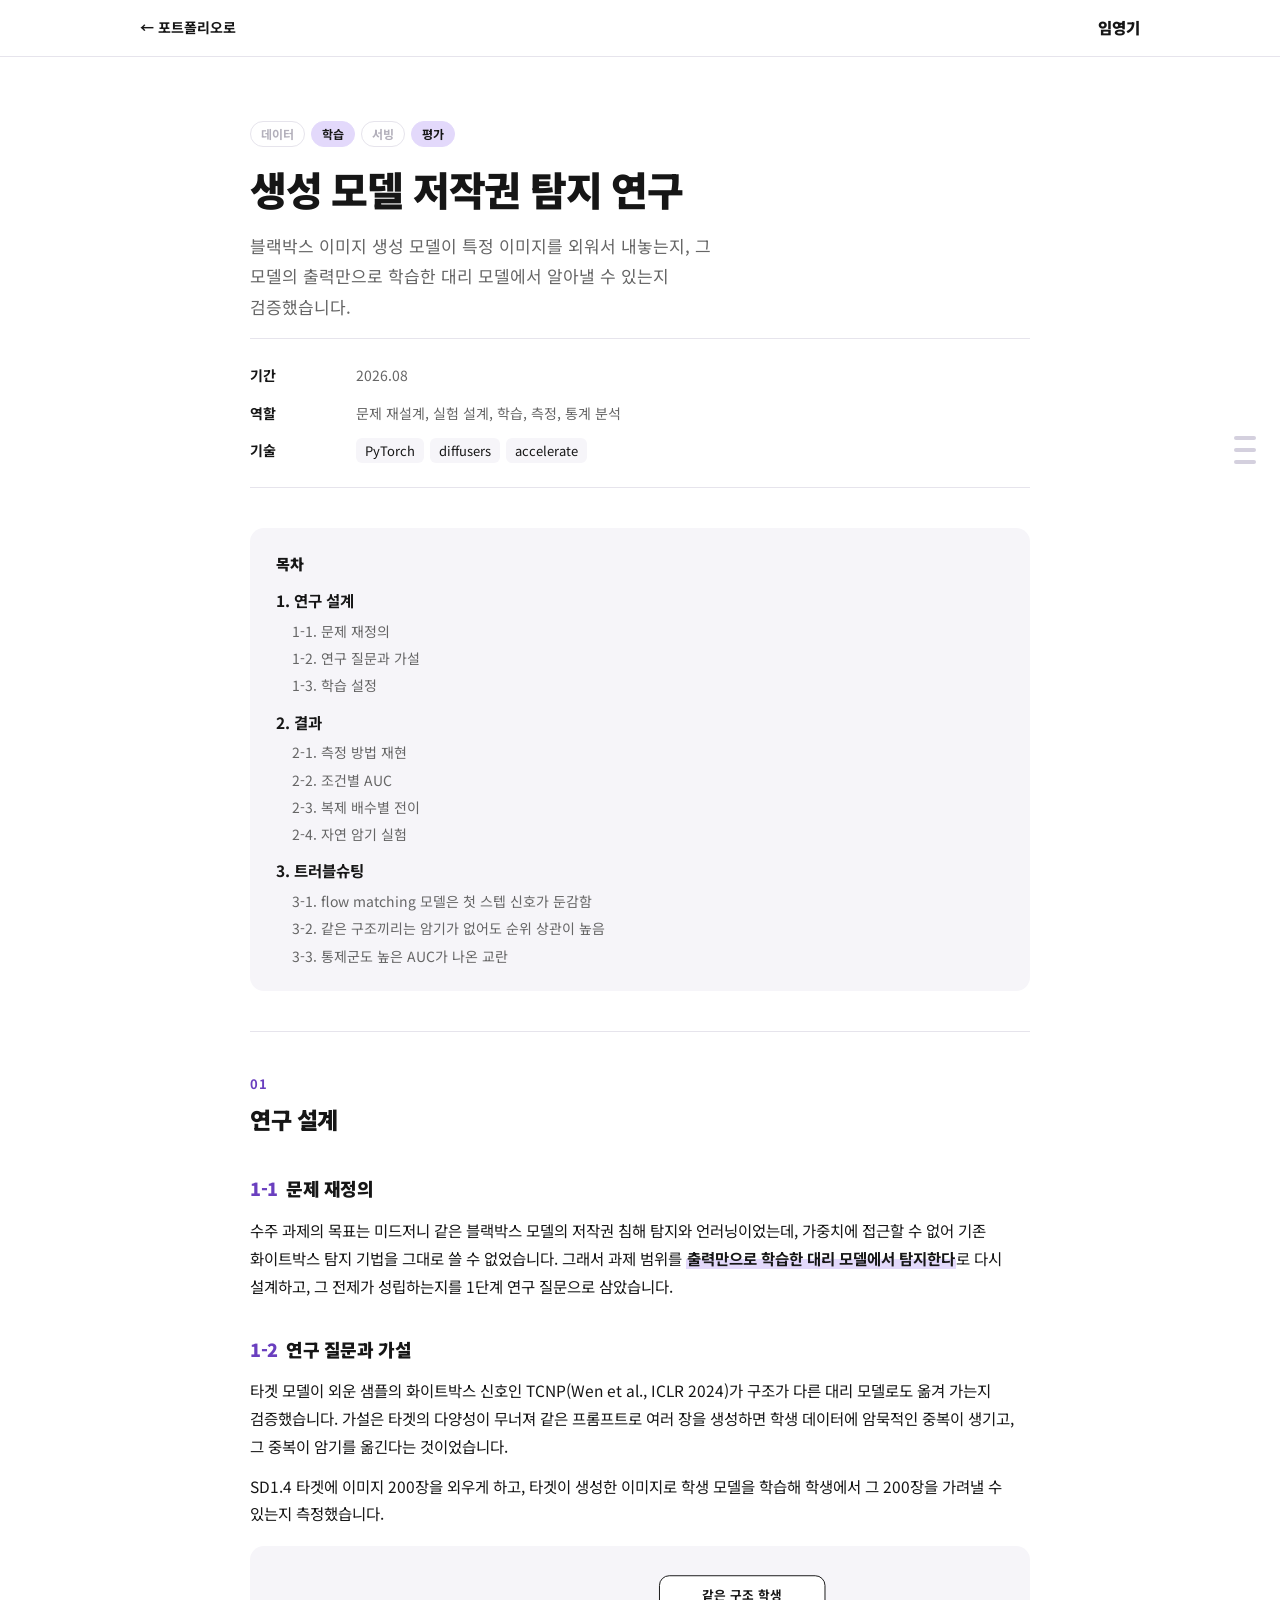
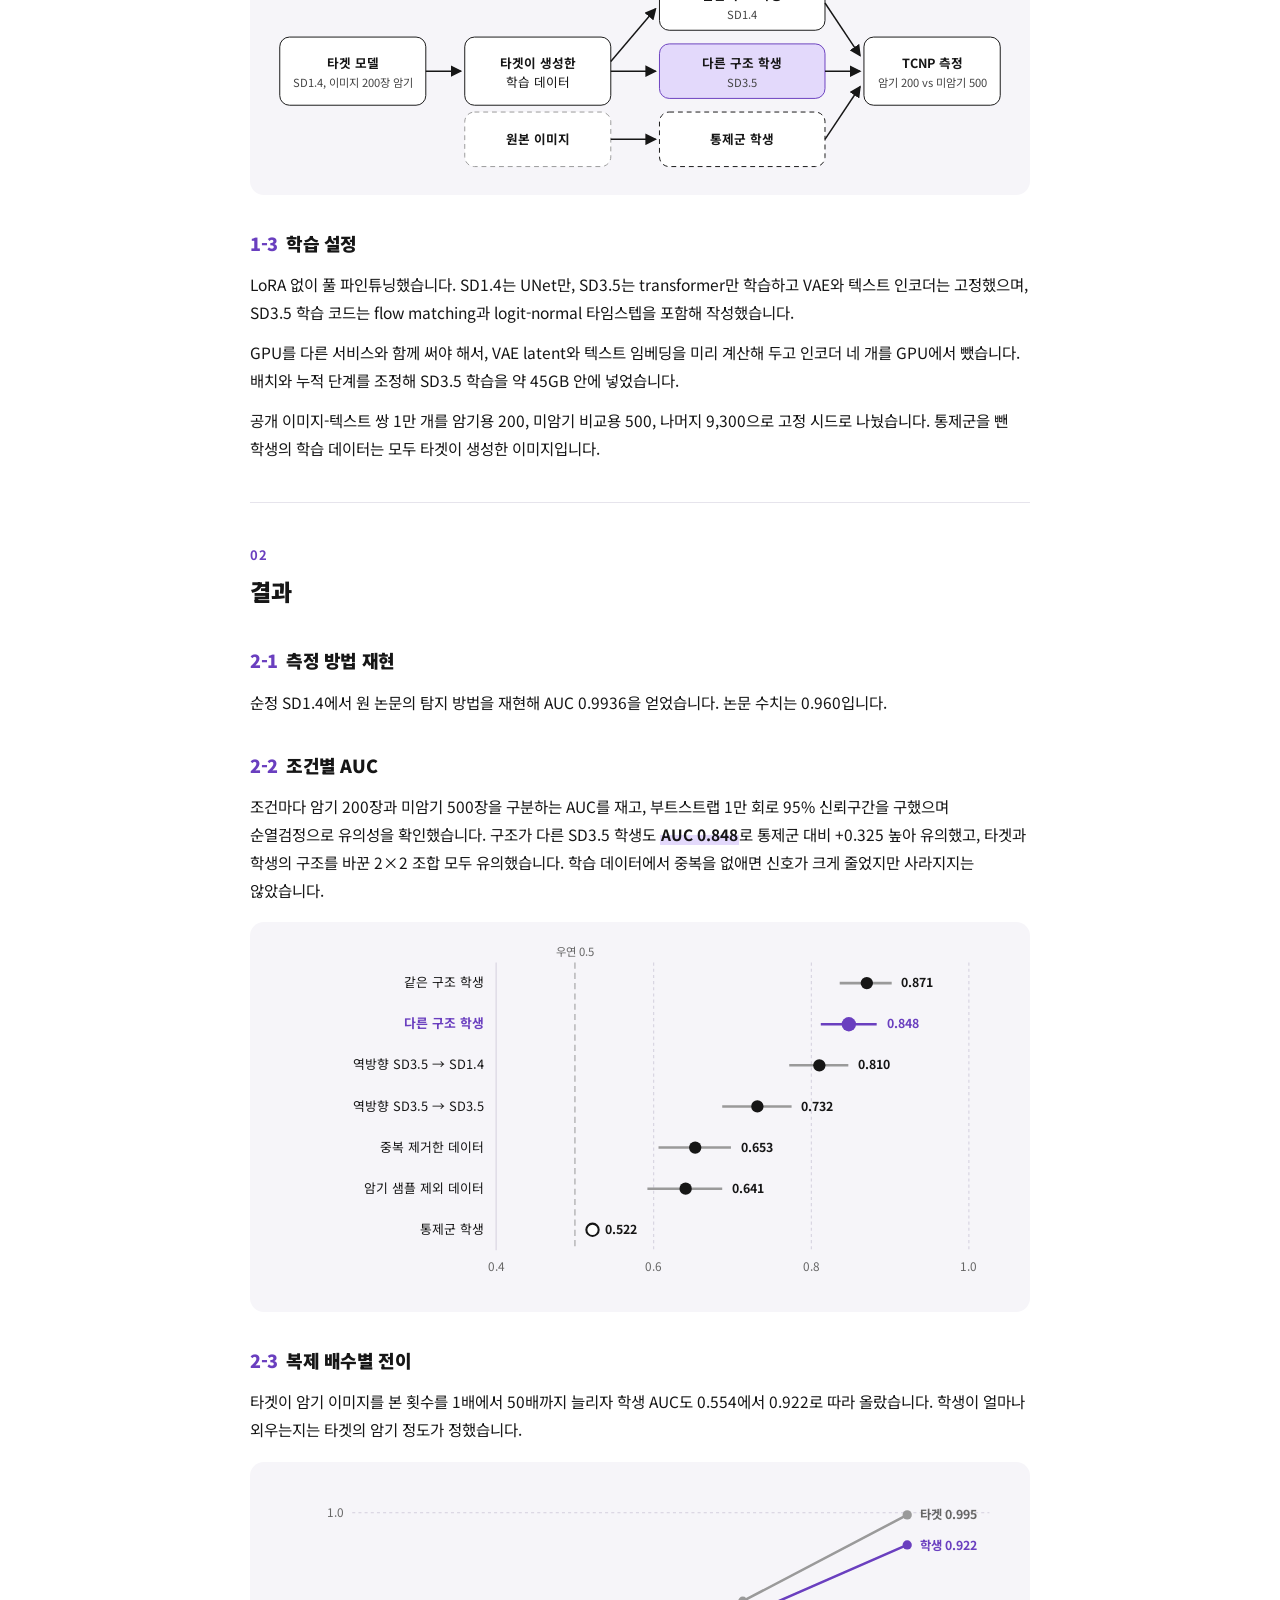
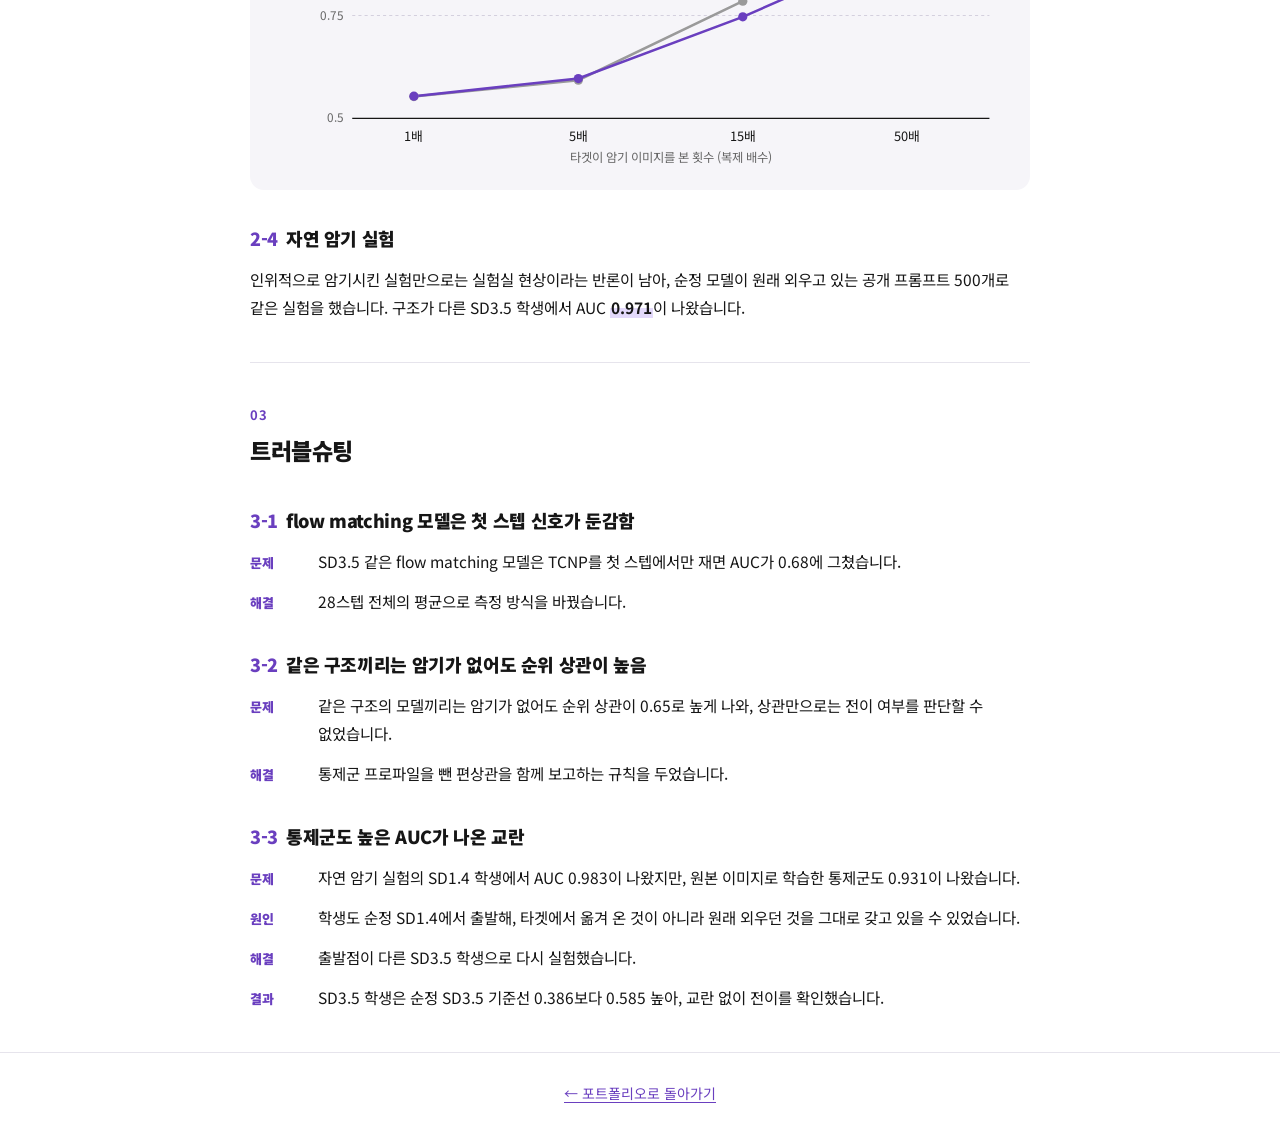
==== commit f544e41f: "Align site with the resume: test-set numbers, research page, card order" ====
--- a/projects/copyright.html
+++ b/projects/copyright.html
@@ -110,7 +110,7 @@
 
     <div class="sub" id="ch2-2">
       <h3><small>2-2</small>조건별 AUC</h3>
-      <p>조건마다 암기 200장과 미암기 500장을 구분하는 AUC를 재고, 부트스트랩 1만 회로 95% 신뢰구간을 구했습니다. 구조가 다른 SD3.5 학생도 <mark>AUC 0.848</mark>로 통제군 대비 +0.325 높아 유의했고, 타겟과 학생의 구조를 바꾼 2×2 조합 모두 유의했습니다. 학습 데이터에서 중복을 없애면 신호가 크게 줄었지만 사라지지는 않았습니다.</p>
+      <p>조건마다 암기 200장과 미암기 500장을 구분하는 AUC를 재고, 부트스트랩 1만 회로 95% 신뢰구간을 구했으며 순열검정으로 유의성을 확인했습니다. 구조가 다른 SD3.5 학생도 <mark>AUC 0.848</mark>로 통제군 대비 +0.325 높아 유의했고, 타겟과 학생의 구조를 바꾼 2×2 조합 모두 유의했습니다. 학습 데이터에서 중복을 없애면 신호가 크게 줄었지만 사라지지는 않았습니다.</p>
       <figure>
       <svg viewBox="0 0 720 340" role="img" aria-label="조건별 AUC와 95% 신뢰구간 그래프">
         <g stroke="#d4d0de"><line x1="220" y1="20" x2="220" y2="300"/><line x1="373.3" y1="20" x2="373.3" y2="300" stroke-dasharray="3 3"/><line x1="526.7" y1="20" x2="526.7" y2="300" stroke-dasharray="3 3"/><line x1="680" y1="20" x2="680" y2="300" stroke-dasharray="3 3"/></g>
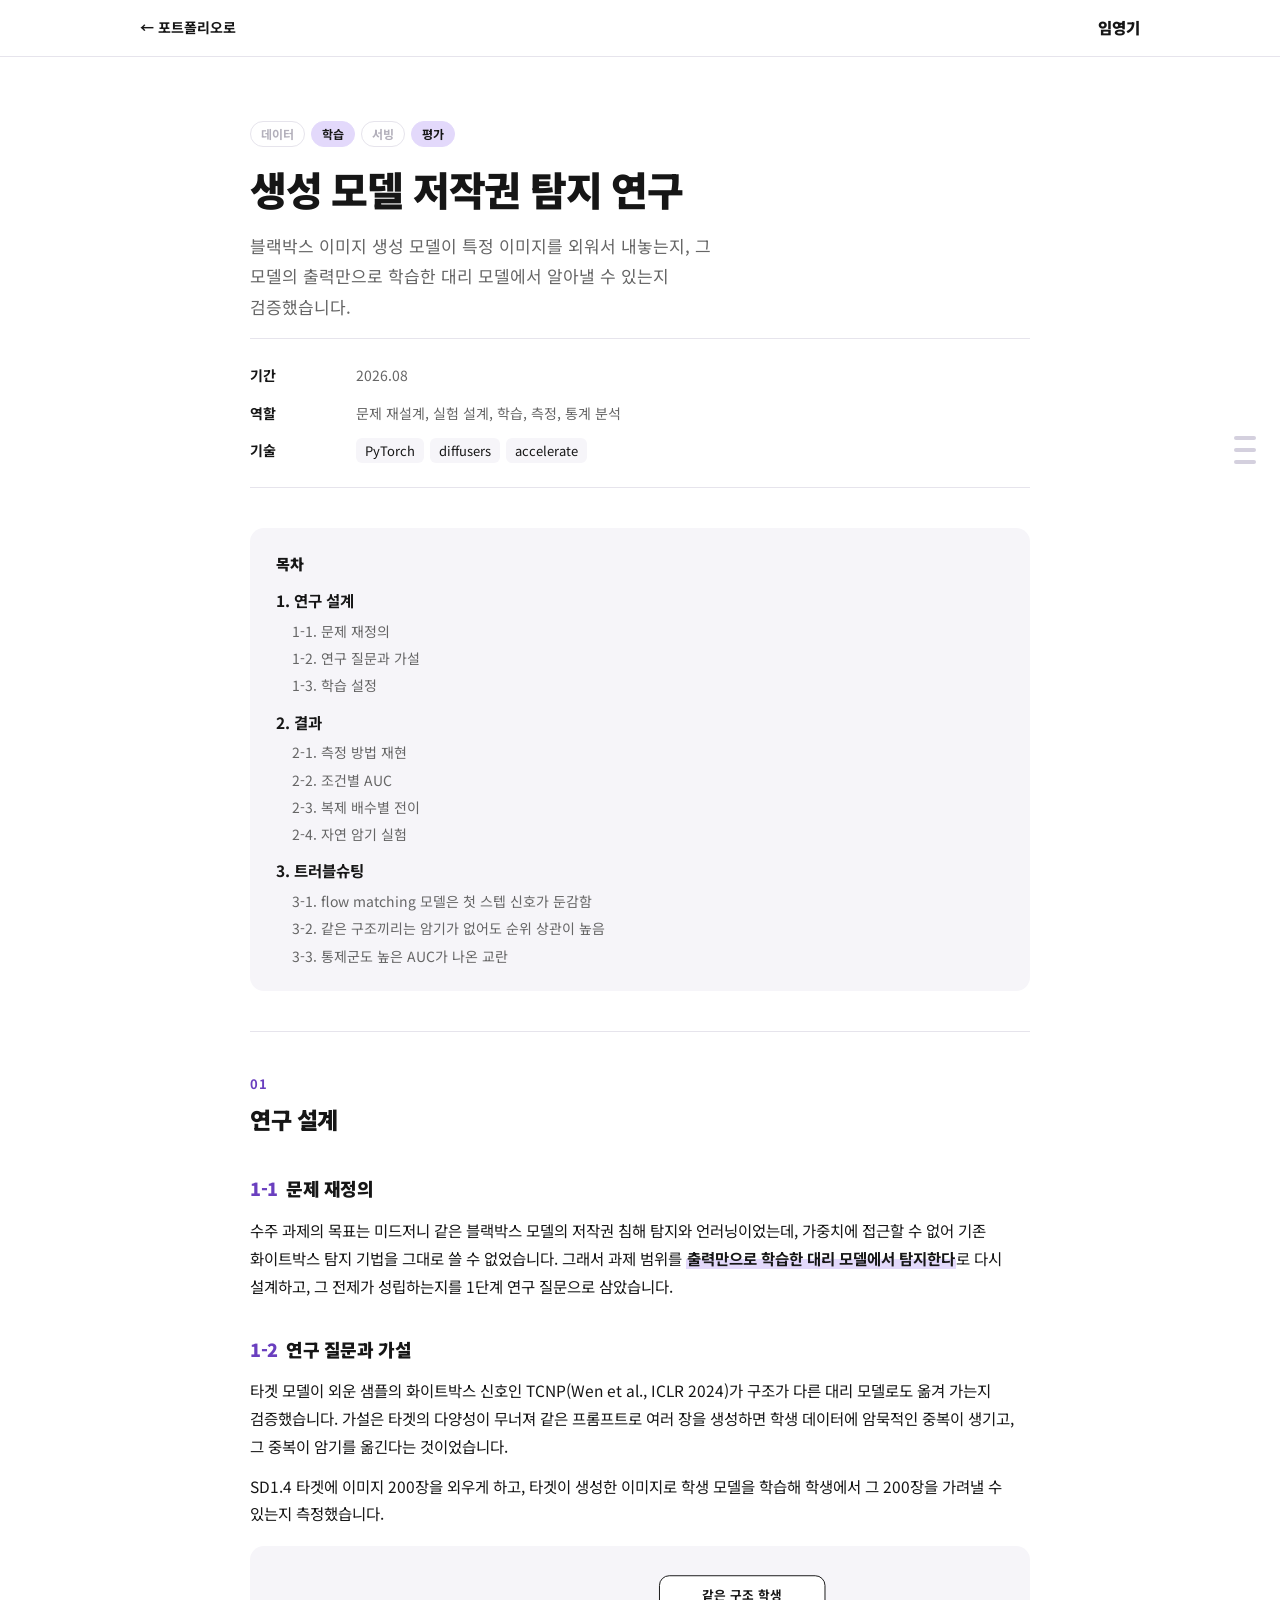
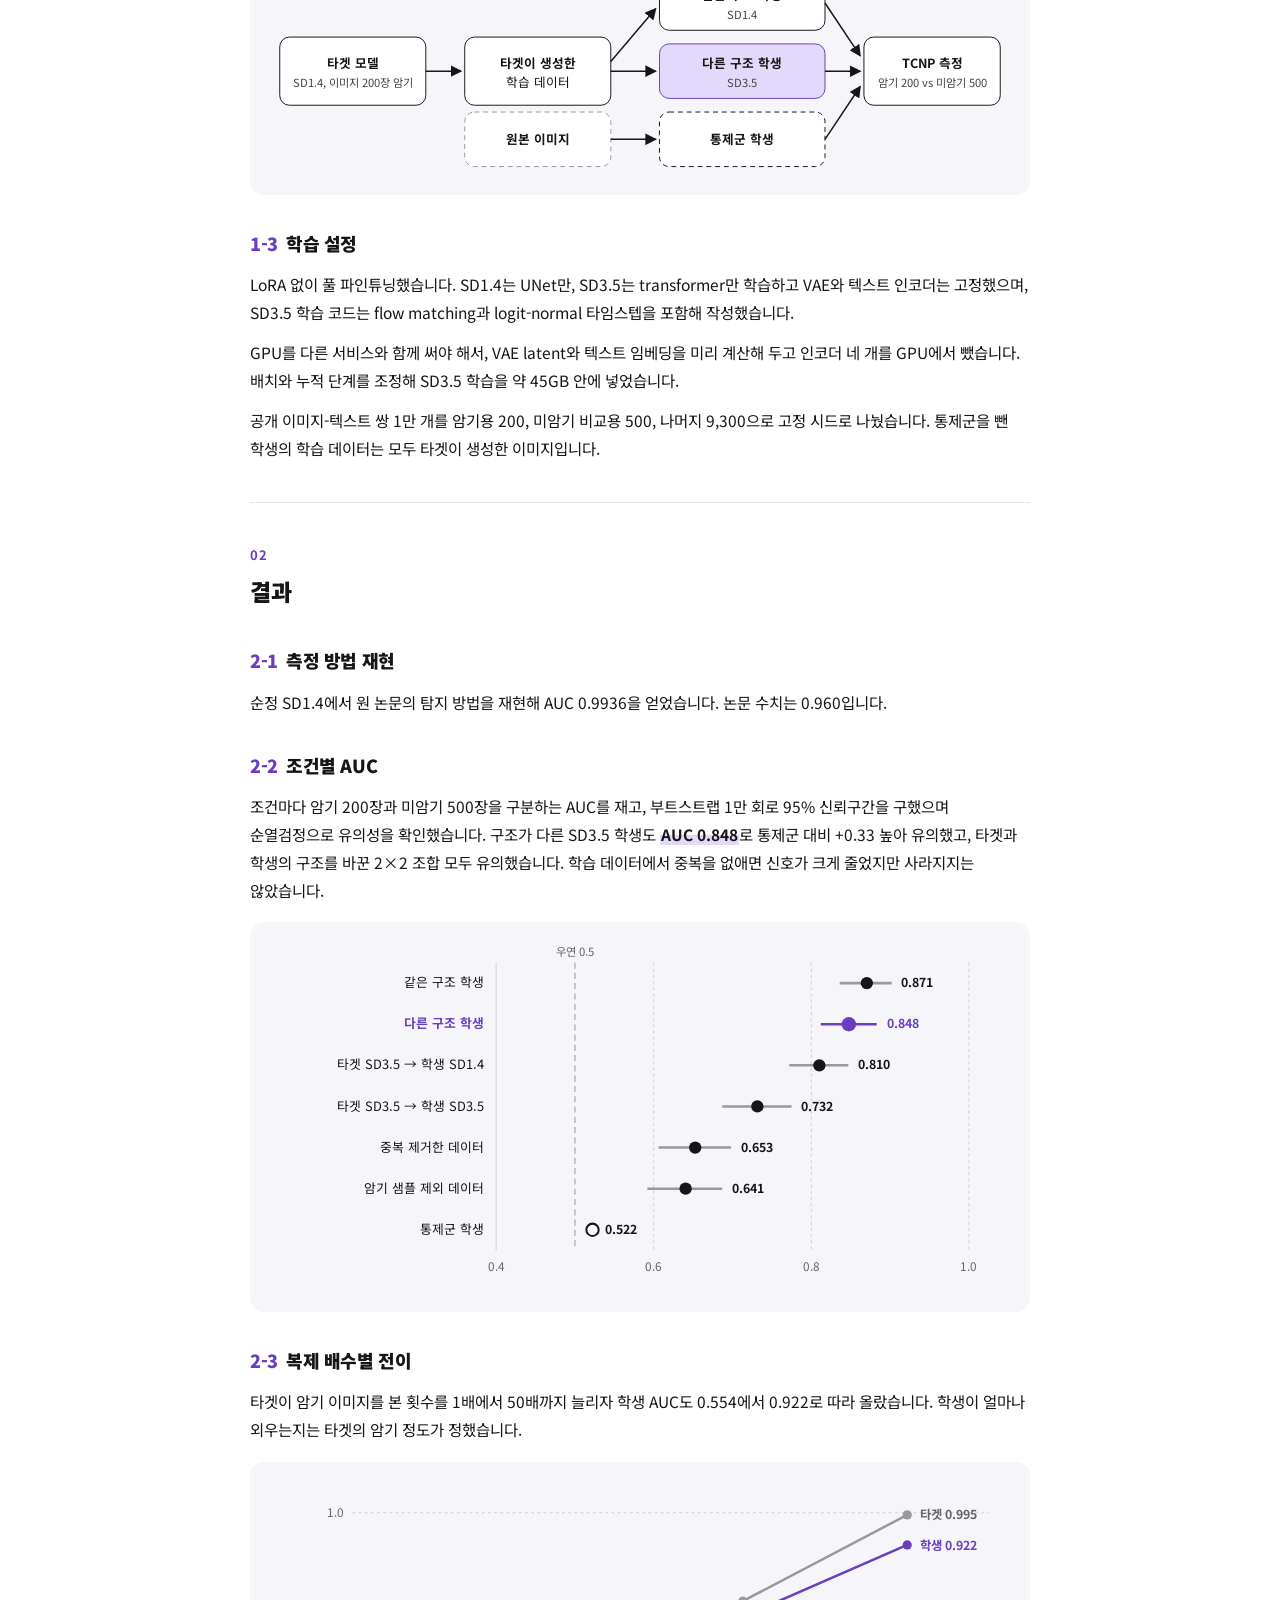
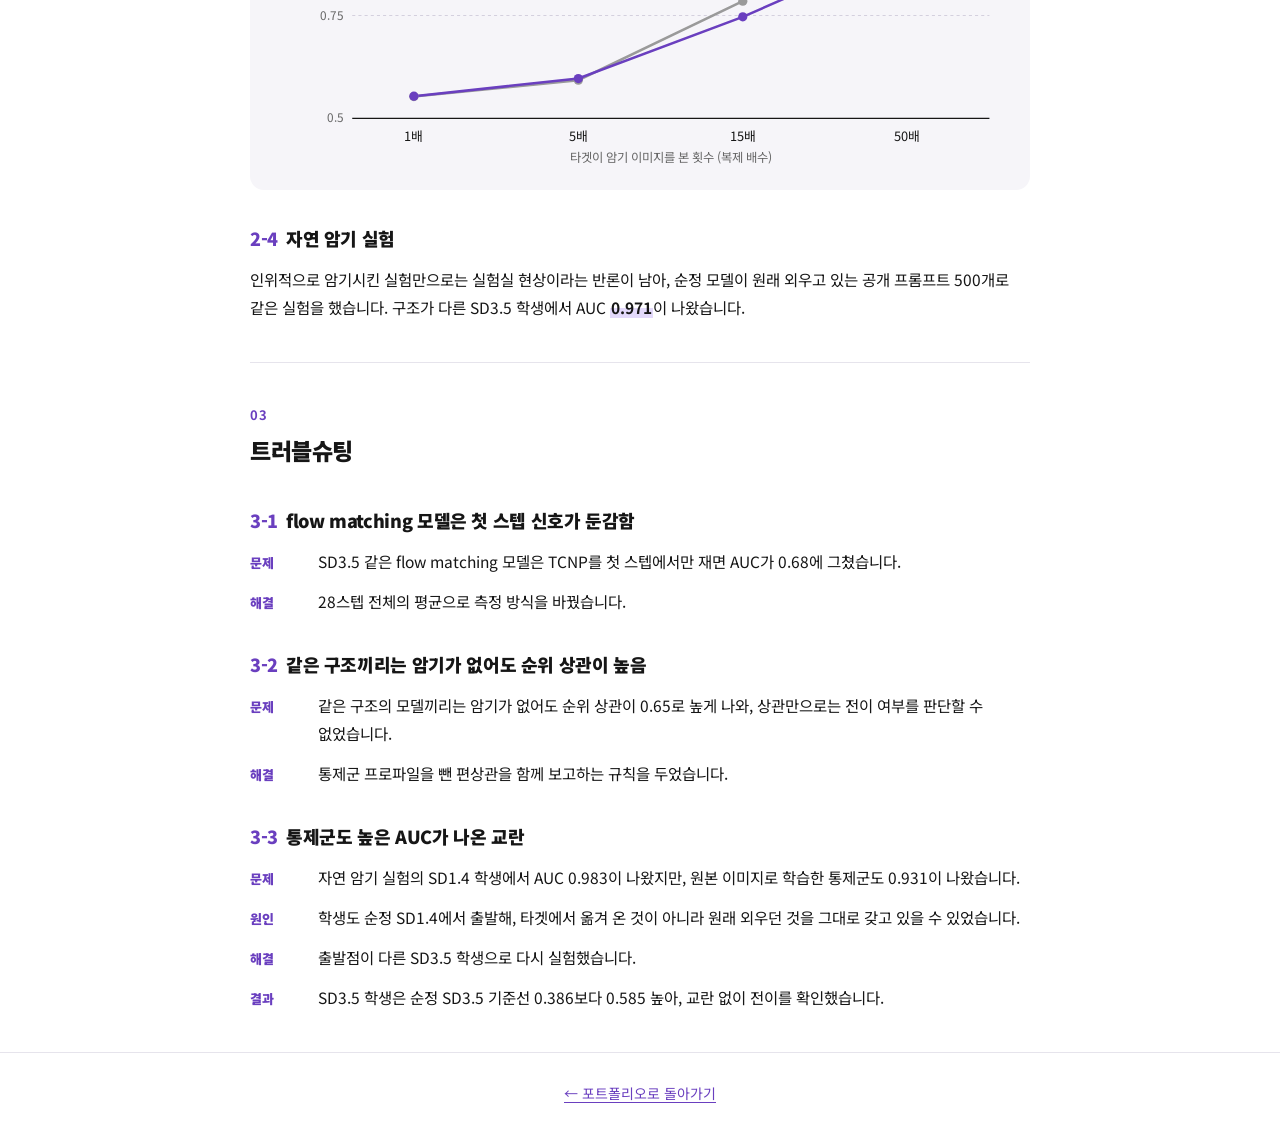
==== commit 11bef6ec: "Fix wording and cross-document consistency after full review" ====
--- a/projects/copyright.html
+++ b/projects/copyright.html
@@ -110,7 +110,7 @@
 
     <div class="sub" id="ch2-2">
       <h3><small>2-2</small>조건별 AUC</h3>
-      <p>조건마다 암기 200장과 미암기 500장을 구분하는 AUC를 재고, 부트스트랩 1만 회로 95% 신뢰구간을 구했으며 순열검정으로 유의성을 확인했습니다. 구조가 다른 SD3.5 학생도 <mark>AUC 0.848</mark>로 통제군 대비 +0.325 높아 유의했고, 타겟과 학생의 구조를 바꾼 2×2 조합 모두 유의했습니다. 학습 데이터에서 중복을 없애면 신호가 크게 줄었지만 사라지지는 않았습니다.</p>
+      <p>조건마다 암기 200장과 미암기 500장을 구분하는 AUC를 재고, 부트스트랩 1만 회로 95% 신뢰구간을 구했으며 순열검정으로 유의성을 확인했습니다. 구조가 다른 SD3.5 학생도 <mark>AUC 0.848</mark>로 통제군 대비 +0.33 높아 유의했고, 타겟과 학생의 구조를 바꾼 2×2 조합 모두 유의했습니다. 학습 데이터에서 중복을 없애면 신호가 크게 줄었지만 사라지지는 않았습니다.</p>
       <figure>
       <svg viewBox="0 0 720 340" role="img" aria-label="조건별 AUC와 95% 신뢰구간 그래프">
         <g stroke="#d4d0de"><line x1="220" y1="20" x2="220" y2="300"/><line x1="373.3" y1="20" x2="373.3" y2="300" stroke-dasharray="3 3"/><line x1="526.7" y1="20" x2="526.7" y2="300" stroke-dasharray="3 3"/><line x1="680" y1="20" x2="680" y2="300" stroke-dasharray="3 3"/></g>
@@ -120,8 +120,8 @@
         <g font-size="12.5" fill="#161616" text-anchor="end">
           <text x="208" y="44">같은 구조 학생</text>
           <text x="208" y="84" font-weight="700" fill="#6a3fbf">다른 구조 학생</text>
-          <text x="208" y="124">역방향 SD3.5 → SD1.4</text>
-          <text x="208" y="164">역방향 SD3.5 → SD3.5</text>
+          <text x="208" y="124">타겟 SD3.5 → 학생 SD1.4</text>
+          <text x="208" y="164">타겟 SD3.5 → 학생 SD3.5</text>
           <text x="208" y="204">중복 제거한 데이터</text>
           <text x="208" y="244">암기 샘플 제외 데이터</text>
           <text x="208" y="284">통제군 학생</text>
